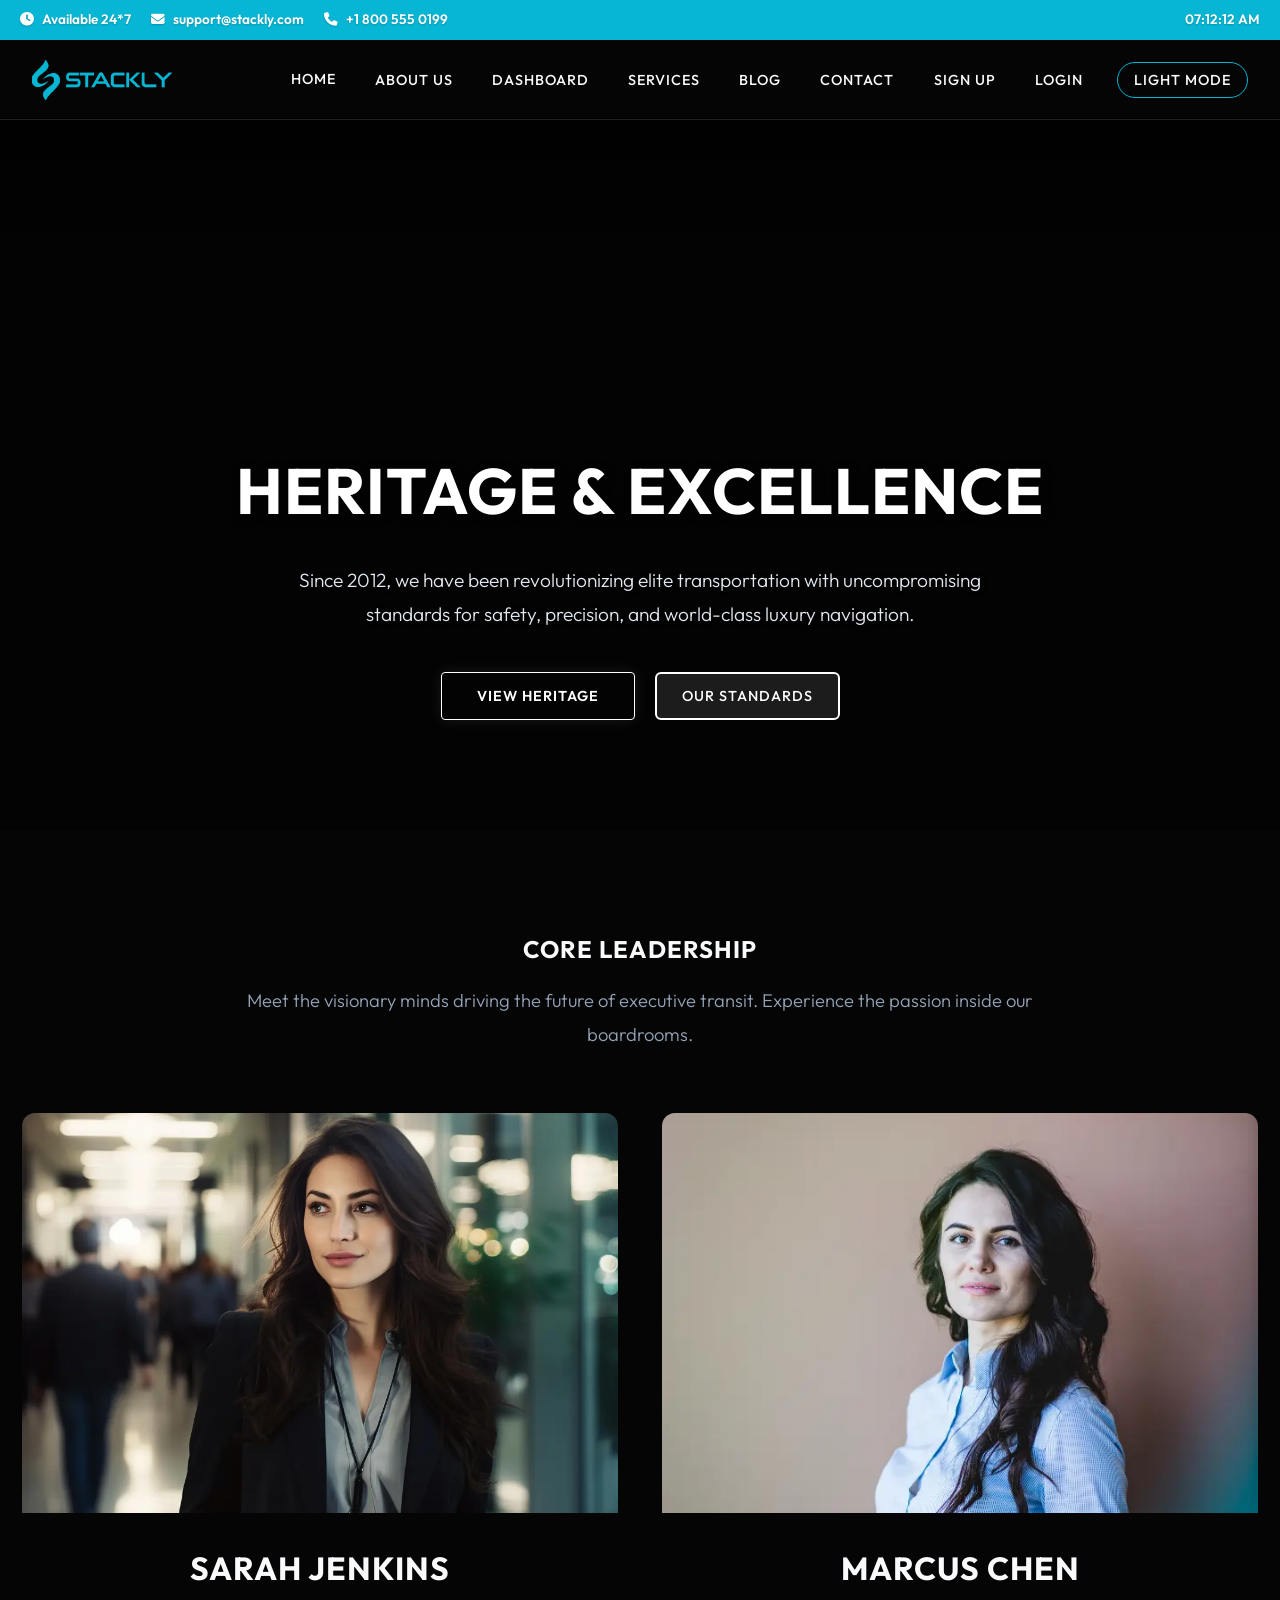
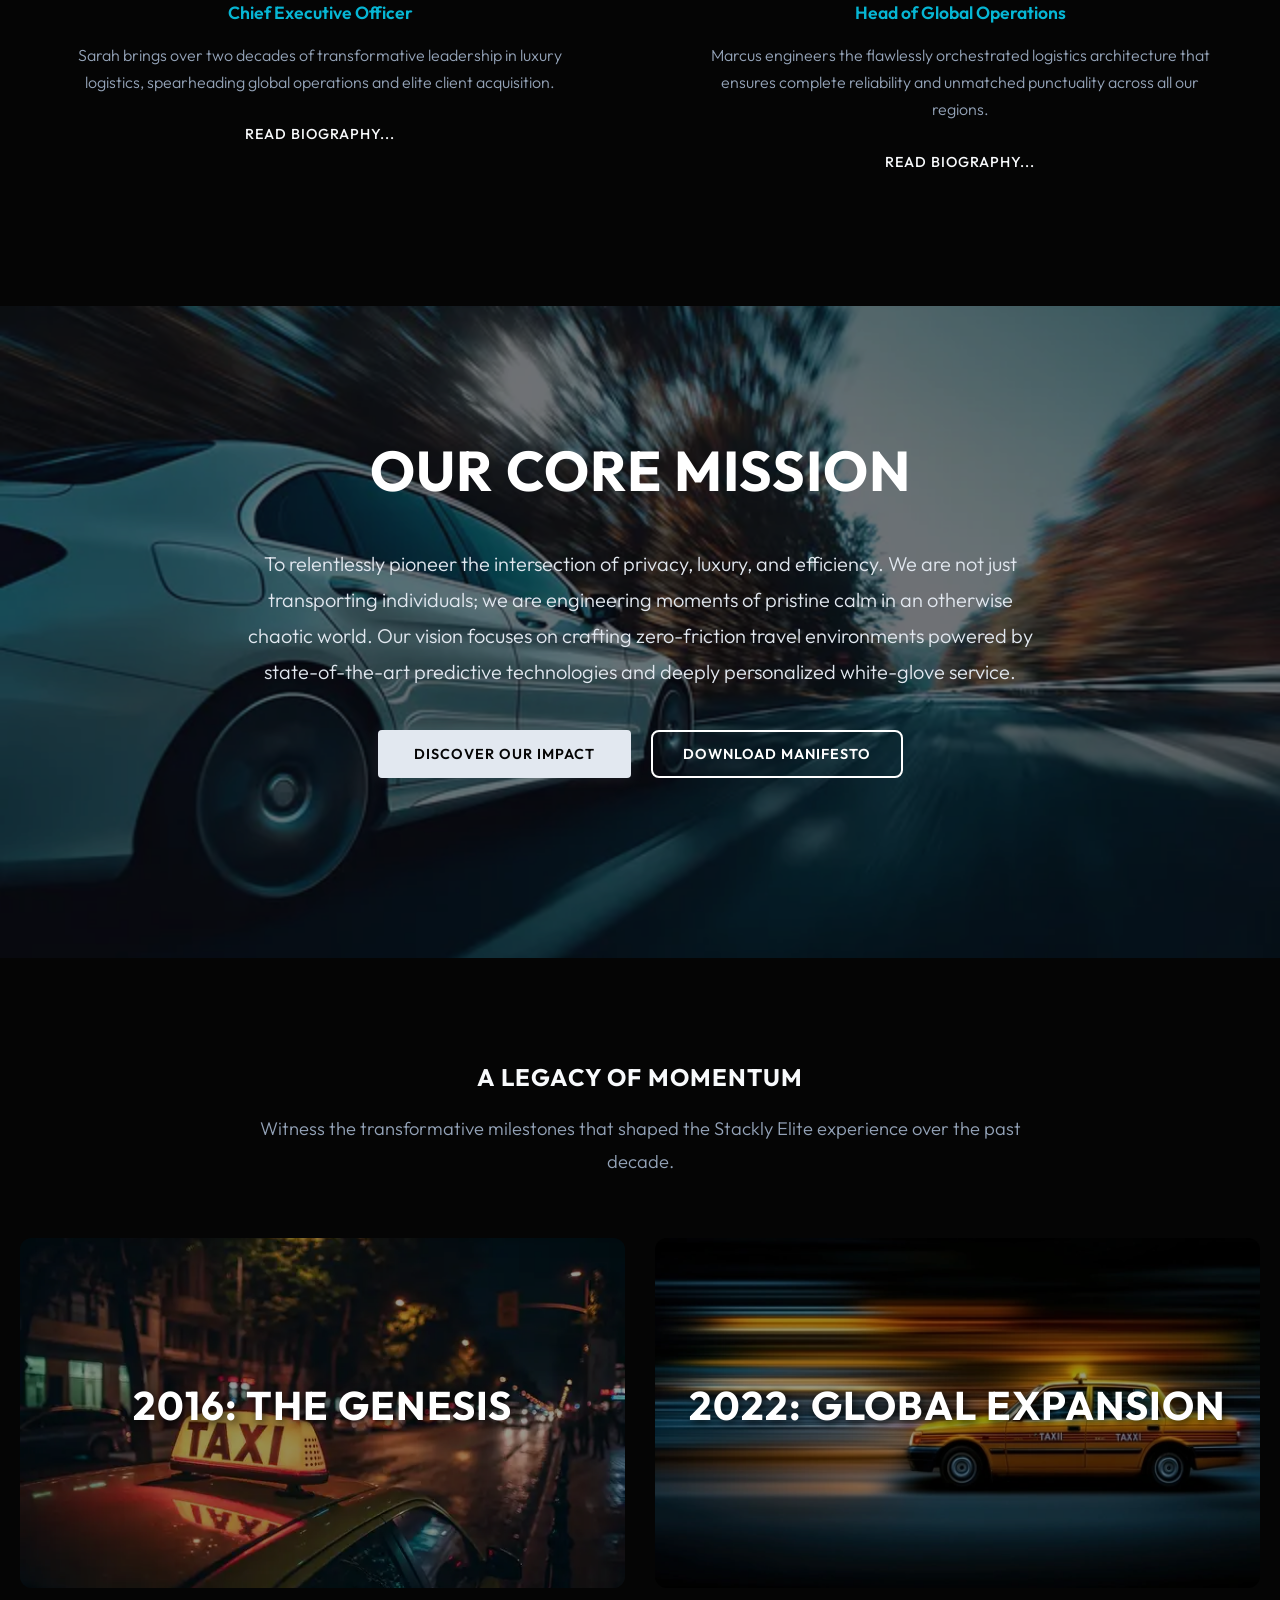
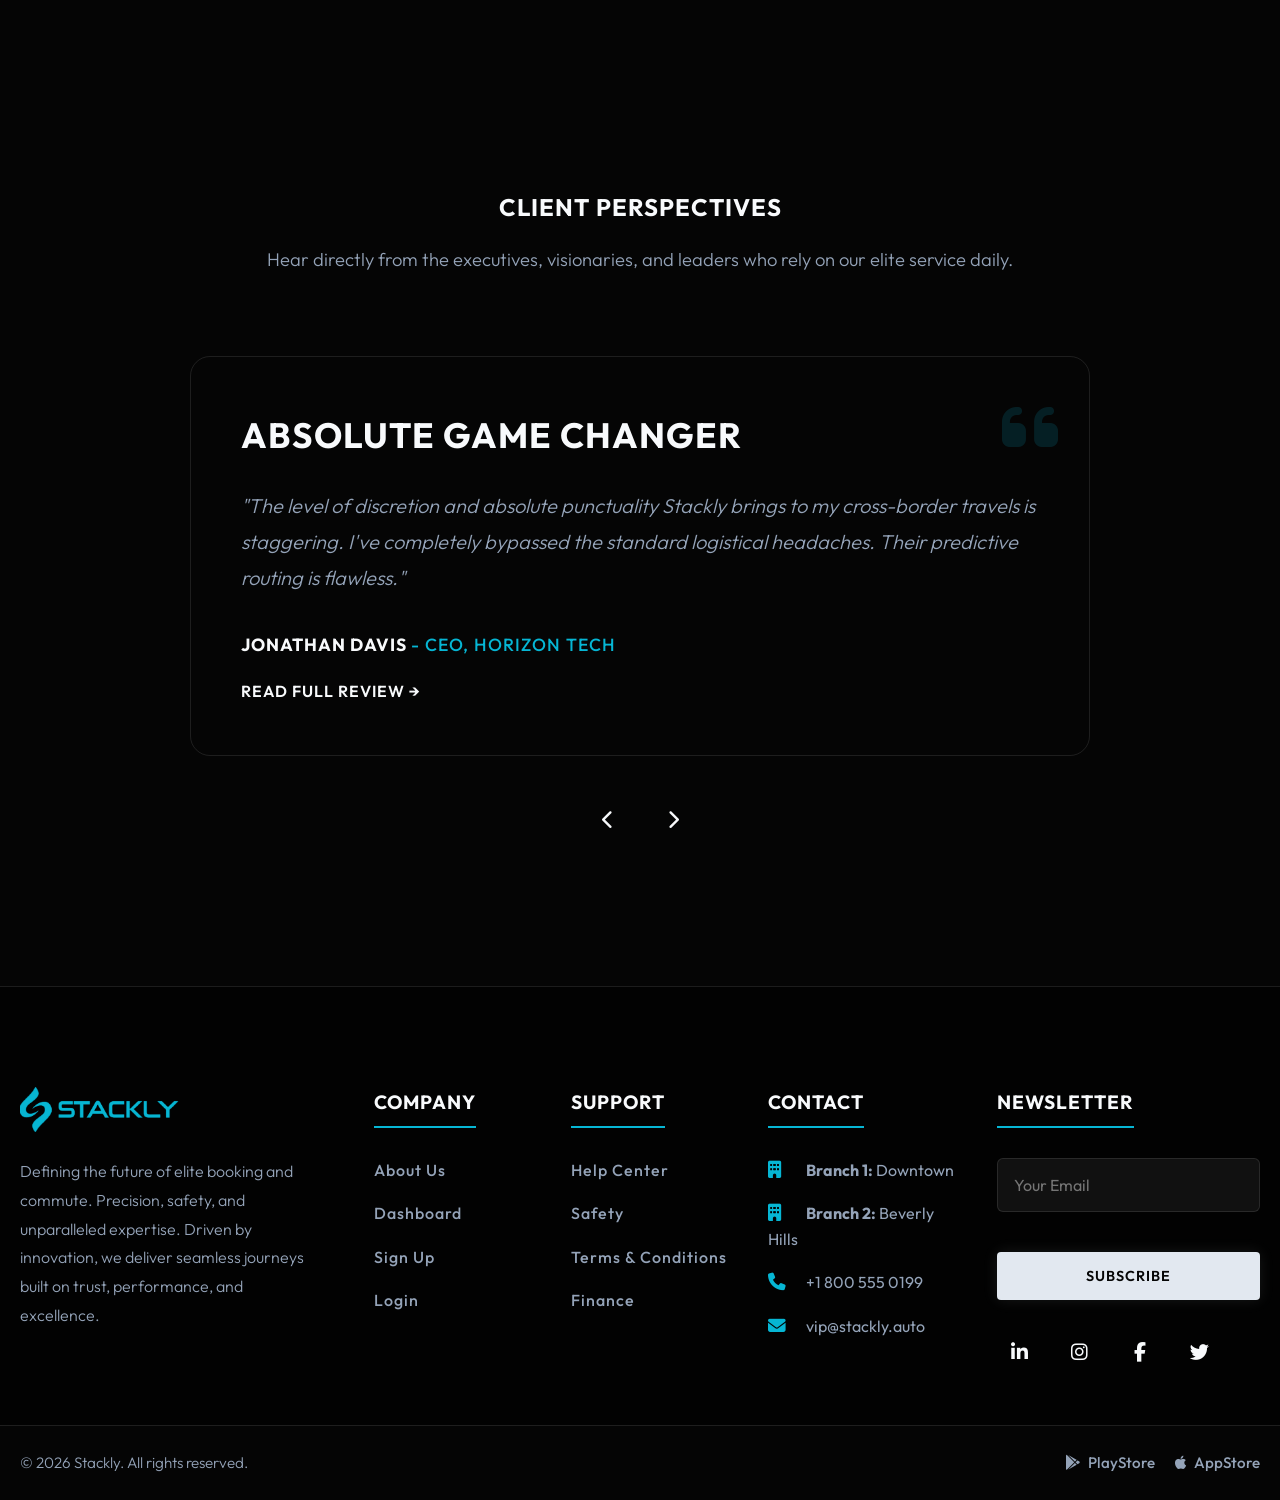
==== pages/about.html @ 2cb4bdad "About" ====
<!DOCTYPE html>
<html lang="en">
<head>
    <meta charset="UTF-8">
    <meta name="viewport" content="width=device-width, initial-scale=1.0">
    <title>About Us | Stackly Elite Booking</title>
    <link rel="icon" type="image/svg+xml" href="data:image/svg+xml,<svg xmlns='http://www.w3.org/2000/svg' viewBox='0 0 512 512'><path fill='%2306B6D4' d='M256 0C167.6 0 96 71.6 96 160c0 102.6 137.9 330.1 148.1 346.3c3.5 5.6 9.6 8.9 16.1 8.9s12.6-3.3 16.1-8.9C286.3 490.1 416 262.6 416 160C416 71.6 344.4 0 256 0zM256 240c-44.2 0-80-35.8-80-80s35.8-80 80-80s80 35.8 80 80s-35.8 80-80 80z'/></svg>">
    <link rel="stylesheet" href="../css/style.css">
    <link rel="stylesheet" href="../css/about.css">
    <link rel="preconnect" href="https://fonts.googleapis.com">
    <link rel="preconnect" href="https://fonts.gstatic.com" crossorigin>
    <link href="https://fonts.googleapis.com/css2?family=Outfit:wght@300;400;500;600;700&display=swap" rel="stylesheet">
    <link rel="stylesheet" href="https://cdnjs.cloudflare.com/ajax/libs/font-awesome/6.4.0/css/all.min.css">
</head>

<body>
    <script>
        if (localStorage.getItem('stackly-theme') === 'light') {
            document.body.classList.add('light-theme');
        }
        function navigate(path) {
            if (path === 'javascript:void(0)') return;
            const loader = document.getElementById('page-loader');
            loader.style.display = 'flex';
            setTimeout(() => { loader.style.opacity = '1'; }, 10);
            setTimeout(() => { window.location.assign(path); }, 400);
        }
    </script>

    <div id="page-loader">
        <div class="loader-content">
            <img src="../assets/Home1/Header/logo.webp" alt="Stackly Logo" class="loader-img" onerror="this.src='https://upload.wikimedia.org/wikipedia/commons/a/ab/Logo_TV_2015.png'">
            <p>Loading Experience...</p>
        </div>
    </div>

    <!-- HEADER & TOPBAR -->
    <div class="top-bar">
        <div class="top-bar-content container">
            <div class="top-bar-left">
                <span><i class="fa-solid fa-clock"></i> Available 24*7</span>
                <span><i class="fa-solid fa-envelope"></i> support@stackly.com</span>
                <span><i class="fa-solid fa-phone"></i> +1 800 555 0199</span>
            </div>
            <div class="top-bar-right">
                <span id="live-time"></span>
            </div>
        </div>
    </div>

    <header class="headerWrap" id="main-header">
        <div class="imgWrap">
            <a href="../index.html">
                <img src="../assets/Home1/Header/logo.webp" alt="Stackly Logo" class="site-logo" onerror="this.src='https://upload.wikimedia.org/wikipedia/commons/a/ab/Logo_TV_2015.png'">
            </a>
        </div>
        
        <div class="hamburger" id="hamburger-btn">
            <i class="fa-solid fa-bars"></i>
        </div>

        <nav class="linksWrap" id="nav-links">
            <div class="topCloseBtn" id="close-btn">
                <i class="fa-solid fa-times"></i>
            </div>
            <ul>
                <li class="dropdown" id="home-dropdown">
                    <div class="dropdownHeader">
                        <a href="javascript:void(0)" class="homePageLink" id="home-nav-link">Home</a>
                        <button class="dropdownToggle" aria-label="Toggle dropdown" id="dropdown-toggle-btn">
                            <i class="fa-solid fa-chevron-down"></i>
                        </button>
                    </div>
                    <ul class="dropdownMenu" id="dropdown-menu">
                        <li><a href="../index.html">Home 1</a></li>
                        <li><a href="home2.html">Home 2</a></li>
                    </ul>
                </li>
                <li><a href="about.html" class="active-nav">About Us</a></li>
                <li><a href="dashboard.html">DashBoard</a></li>
                <li><a href="services.html">Services</a></li>
                <li><a href="blog.html">Blog</a></li>
                <li><a href="contact.html">Contact</a></li>
                <li><a href="signup.html">Sign Up</a></li>
                <li><a href="login.html">Login</a></li>
                <li class="theme-toggle-li">
                    <button id="theme-toggle-btn" class="nav-link-btn" aria-label="Toggle Theme">
                        <span id="theme-text">Light Mode</span>
                    </button>
                </li>
            </ul>
        </nav>
        <div class="menuOverlay" id="menu-overlay" onclick="closeMenu()"></div>
    </header>

    <main>
        <!-- Section 1: Heritage & Hero Carousel -->
        <section class="about-hero-section fade-in">
            <div class="hero-bg-video-container">
                <video autoplay muted loop playsinline class="hero-bg-video">
                    <source src="../assets/About/heroVid.mp4" type="video/mp4">
                    Your browser does not support HTML5 video.
                </video>
                <div class="overlay-dark"></div>
            </div>
            <div class="about-carousel-container container">
                <div class="about-carousel-track" id="hero-carousel-track">
                    
                    <div class="about-carousel-slide">
                        <div class="slide-content center-aligned">
                            <h1>Heritage & Excellence</h1>
                            <p class="section-subtitle">Since 2012, we have been revolutionizing elite transportation with uncompromising standards for safety, precision, and world-class luxury navigation.</p>
                            <div class="slide-actions">
                                <button class="btn btn-glow btn-shine" onclick="navigate('error.html')">View Heritage</button>
                                <button class="btn nav-link-btn" style="border: 1px solid var(--border-color);" onclick="navigate('error.html')">Our Standards</button>
                            </div>
                        </div>
                    </div>
                    
                    <div class="about-carousel-slide">
                        <div class="slide-content center-aligned">
                            <h1>Unparalleled Precision</h1>
                            <p class="section-subtitle">Our fleet is meticulously maintained by master technicians, guaranteeing a flawless and deeply reliable transit experience every single ride.</p>
                            <div class="slide-actions">
                                <button class="btn btn-glow btn-shine" onclick="navigate('error.html')">Explore Fleet</button>
                                <button class="btn nav-link-btn" style="border: 1px solid var(--border-color);" onclick="navigate('error.html')">Meet Chauffeurs</button>
                            </div>
                        </div>
                    </div>
                    
                    <div class="about-carousel-slide">
                        <div class="slide-content center-aligned">
                            <h1>Global Connectivity</h1>
                            <p class="section-subtitle">We seamlessly integrate into your busy lifestyle across borders, offering an expansive and exclusive network of executive transit options worldwide.</p>
                            <div class="slide-actions">
                                <button class="btn btn-glow btn-shine" onclick="navigate('error.html')">Global Coverage</button>
                                <button class="btn nav-link-btn" style="border: 1px solid var(--border-color);" onclick="navigate('error.html')">Corporate Plans</button>
                            </div>
                        </div>
                    </div>
                    
                </div>
            </div>
            <!-- Empty indicators to serve structural flow -->
            <div class="hero-carousel-indicators" id="hero-carousel-indicators"></div>
        </section>

        <!-- Section 2: Core Leadership (Founders Grid) -->
        <section class="founders-section fade-in">
            <div class="container">
                <div class="section-header-text center-aligned">
                    <h1>Core Leadership</h1>
                    <p class="section-subtitle">Meet the visionary minds driving the future of executive transit. Experience the passion inside our boardrooms.</p>
                </div>
                
                <div class="founders-grid">
                    
                    <div class="founder-card">
                        <div class="founder-img-wrapper">
                            <img src="../assets/About/1.webp" alt="Sarah Jenkins" onerror="this.src='https://images.unsplash.com/photo-1573496359142-b8d87734a5a2?q=80&w=800&auto=format&fit=crop'">
                            <div class="founder-social-overlay">
                                <button class="social-hover-btn" onclick="navigate('error.html')"><i class="fa-brands fa-linkedin-in"></i></button>
                                <button class="social-hover-btn" onclick="navigate('error.html')"><i class="fa-brands fa-twitter"></i></button>
                                <button class="social-hover-btn" onclick="navigate('error.html')"><i class="fa-solid fa-envelope"></i></button>
                            </div>
                        </div>
                        <div class="founder-content">
                            <h2>Sarah Jenkins</h2>
                            <p class="founder-role">Chief Executive Officer</p>
                            <p class="founder-bio">Sarah brings over two decades of transformative leadership in luxury logistics, spearheading global operations and elite client acquisition.</p>
                            <button class="btn nav-link-btn border-btn" onclick="navigate('error.html')">Read Biography...</button>
                        </div>
                    </div>

                    <div class="founder-card">
                        <div class="founder-img-wrapper">
                            <img src="../assets/About/2.webp" alt="Marcus Chen" onerror="this.src='https://images.unsplash.com/photo-1560250097-0b93528c311a?q=80&w=800&auto=format&fit=crop'">
                            <div class="founder-social-overlay">
                                <button class="social-hover-btn" onclick="navigate('error.html')"><i class="fa-brands fa-linkedin-in"></i></button>
                                <button class="social-hover-btn" onclick="navigate('error.html')"><i class="fa-brands fa-twitter"></i></button>
                                <button class="social-hover-btn" onclick="navigate('error.html')"><i class="fa-solid fa-envelope"></i></button>
                            </div>
                        </div>
                        <div class="founder-content">
                            <h2>Marcus Chen</h2>
                            <p class="founder-role">Head of Global Operations</p>
                            <p class="founder-bio">Marcus engineers the flawlessly orchestrated logistics architecture that ensures complete reliability and unmatched punctuality across all our regions.</p>
                            <button class="btn nav-link-btn border-btn" onclick="navigate('error.html')">Read Biography...</button>
                        </div>
                    </div>

                </div>
            </div>
        </section>

        <!-- Section 3: Vision & Mission (Fixed Bg Image) -->
        <section class="vision-mission-section fade-in">
            <div class="vision-bg-parallax"></div>
            <div class="vision-overlay"></div>
            
            <div class="container vision-content center-aligned">
                <h1>Our Core Mission</h1>
                <p class="section-subtitle vision-para">
                    To relentlessly pioneer the intersection of privacy, luxury, and efficiency. We are not just transporting individuals; we are engineering moments of pristine calm in an otherwise chaotic world. Our vision focuses on crafting zero-friction travel environments powered by state-of-the-art predictive technologies and deeply personalized white-glove service.
                </p>
                <div class="vision-actions">
                    <button class="btn btn-glow btn-shine" onclick="navigate('error.html')">Discover Our Impact</button>
                    <button class="btn bordered-btn" onclick="navigate('error.html')">Download Manifesto</button>
                </div>
            </div>
        </section>

        <!-- Section 4: History & Development Timeline -->
        <section class="history-section fade-in">
            <div class="container">
                <div class="section-header-text center-aligned">
                    <h1>A Legacy of Momentum</h1>
                    <p class="section-subtitle">Witness the transformative milestones that shaped the Stackly Elite experience over the past decade.</p>
                </div>

                <div class="history-grid">
                    <div class="history-card">
                        <img src="../assets/About/11.webp" alt="Company Genesis" onerror="this.src='https://images.unsplash.com/photo-1555529771-4822eb1d3e8e?q=80&w=800&auto=format&fit=crop'">
                        <div class="history-overlay"></div>
                        <div class="history-unhover-content">
                            <h1>2016: The Genesis</h1>
                        </div>
                        <div class="history-hover-content">
                            <button class="btn btn-glow btn-shine" onclick="navigate('error.html')">Explore Chapter</button>
                        </div>
                    </div>

                    <div class="history-card">
                        <img src="../assets/About/22.webp" alt="Global Expansion" onerror="this.src='https://images.unsplash.com/photo-1494515843206-f3117d3f51b7?q=80&w=800&auto=format&fit=crop'">
                        <div class="history-overlay"></div>
                        <div class="history-unhover-content">
                            <h1>2022: Global Expansion</h1>
                        </div>
                        <div class="history-hover-content">
                            <button class="btn btn-glow btn-shine" onclick="navigate('error.html')">Explore Chapter</button>
                        </div>
                    </div>
                </div>
            </div>
        </section>

        <!-- Section 5: Elaborated Testimonials (No Images) -->
        <section class="testimonials-section fade-in">
            <div class="container">
                <div class="section-header-text center-aligned">
                    <h1>Client Perspectives</h1>
                    <p class="section-subtitle">Hear directly from the executives, visionaries, and leaders who rely on our elite service daily.</p>
                </div>

                <div class="testimonial-slider-container">
                    <div class="testimonial-track" id="testimonial-track">
                        
                        <div class="testimonial-slide">
                            <div class="testimonial-box">
                                <div class="quote-notation"><i class="fa-solid fa-quote-left"></i></div>
                                <h1>Absolute Game Changer</h1>
                                <p class="testimonial-text">
                                    "The level of discretion and absolute punctuality Stackly brings to my cross-border travels is staggering. I've completely bypassed the standard logistical headaches. Their predictive routing is flawless."
                                </p>
                                <div class="testimonial-author">
                                    <h4>Jonathan Davis <span class="colored-link">- CEO, Horizon Tech</span></h4>
                                </div>
                                <button class="btn nav-link-btn colored-trigger" onclick="navigate('error.html')">Read Full Review &rarr;</button>
                            </div>
                        </div>

                        <div class="testimonial-slide">
                            <div class="testimonial-box">
                                <div class="quote-notation"><i class="fa-solid fa-quote-left"></i></div>
                                <h1>Impeccable White-Glove Service</h1>
                                <p class="testimonial-text">
                                    "From the moment the doors open, the atmosphere is utterly serene. The chauffeurs operate with an incredible blend of warmth and absolute professionalism. There's truly no alternative."
                                </p>
                                <div class="testimonial-author">
                                    <h4>Eleanor Vance <span class="colored-link">- Global Director, Vance Corp</span></h4>
                                </div>
                                <button class="btn nav-link-btn colored-trigger" onclick="navigate('error.html')">Read Full Review &rarr;</button>
                            </div>
                        </div>

                        <div class="testimonial-slide">
                            <div class="testimonial-box">
                                <div class="quote-notation"><i class="fa-solid fa-quote-left"></i></div>
                                <h1>Unyielding Reliability</h1>
                                <p class="testimonial-text">
                                    "I frequently require last-minute modifications to impossible itineraries. The Stackly network adapts instantly. It's an essential pillar of operations for my entirely nomadic team."
                                </p>
                                <div class="testimonial-author">
                                    <h4>Michael Rossi <span class="colored-link">- Managing Partner, Rossi Associates</span></h4>
                                </div>
                                <button class="btn nav-link-btn colored-trigger" onclick="navigate('error.html')">Read Full Review &rarr;</button>
                            </div>
                        </div>

                    </div>
                    
                    <div class="testimonial-controls">
                        <button class="test-control-btn" id="test-prev"><i class="fa-solid fa-chevron-left"></i></button>
                        <button class="test-control-btn" id="test-next"><i class="fa-solid fa-chevron-right"></i></button>
                    </div>
                </div>

            </div>
        </section>

    </main>

    <!-- FOOTER -->
    <footer>
        <div class="footerWrap container">
            <div class="box">
                <div class="logoContainer">
                    <img src="../assets/Home1/Header/logo.webp" class="footer-logo site-logo" alt="Stackly Logo" onerror="this.src='https://upload.wikimedia.org/wikipedia/commons/a/ab/Logo_TV_2015.png'">
                </div>
                <p class="footer-desc">
                    Defining the future of elite booking and commute. Precision, safety, and unparalleled expertise. Driven by innovation, we deliver seamless journeys built on trust, performance, and excellence.
                </p>
            </div>

            <div class="box">
                <h4>Company</h4>
                <ul class="footer-links">
                    <li><button onclick="navigate('about.html')" class="nav-link-btn">About Us</button></li>
                    <li><button onclick="navigate('dashboard.html')" class="nav-link-btn">Dashboard</button></li>
                    <li><button onclick="navigate('signup.html')" class="nav-link-btn">Sign Up</button></li>
                    <li><button onclick="navigate('login.html')" class="nav-link-btn">Login</button></li>
                </ul>
            </div>

            <div class="box">
                <h4>Support</h4>
                <ul class="footer-links">
                    <li><button onclick="navigate('error.html')" class="nav-link-btn">Help Center</button></li>
                    <li><button onclick="navigate('error.html')" class="nav-link-btn">Safety</button></li>
                    <li><button onclick="navigate('error.html')" class="nav-link-btn">Terms & Conditions</button></li>
                    <li><button onclick="navigate('error.html')" class="nav-link-btn">Finance</button></li>
                </ul>
            </div>

            <div class="box">
                <h4>Contact</h4>
                <ul class="contactInfo">
                    <li><i class="fa-solid fa-building"></i><strong> Branch 1:</strong> Downtown</li>
                    <li><i class="fa-solid fa-building"></i><strong> Branch 2:</strong> Beverly Hills</li>
                    <li><i class="fa-solid fa-phone"></i> +1 800 555 0199</li>
                    <li><i class="fa-solid fa-envelope"></i> vip@stackly.auto</li>
                </ul>
            </div>

            <div class="box">
                <h4>Newsletter</h4>
                <form id="footer-newsletter-form" name="newsletterForm" class="subscribe-form" novalidate>
                    <input type="email" id="newsletter-email" name="email" placeholder="Your Email" autocomplete="email" required>
                    <span id="newsletter-error" style="color: var(--error-color); font-size: 0.8rem; display: block; margin-top: -5px; min-height: 15px;"></span>
                    <button type="submit" class="btn btn-glow btn-shine full-width">Subscribe</button>
                </form>
                <div class="media">
                    <button onclick="navigate('error.html')" class="socialLink" aria-label="LinkedIn"><i class="fa-brands fa-linkedin-in"></i></button>
                    <button onclick="navigate('error.html')" class="socialLink" aria-label="Instagram"><i class="fa-brands fa-instagram"></i></button>
                    <button onclick="navigate('error.html')" class="socialLink" aria-label="Facebook"><i class="fa-brands fa-facebook-f"></i></button>
                    <button onclick="navigate('error.html')" class="socialLink" aria-label="Twitter"><i class="fa-brands fa-twitter"></i></button>
                </div>
            </div>
        </div>
    </footer>

    <div class="sub-footer">
        <div class="container sub-footer-content">
            <p>&copy; 2026 Stackly. All rights reserved.</p>
            <div class="mini-app-links">
                <button onclick="navigate('error.html')" class="mini-btn"><i class="fa-brands fa-google-play"></i> PlayStore</button>
                <button onclick="navigate('error.html')" class="mini-btn"><i class="fa-brands fa-apple"></i> AppStore</button>
            </div>
        </div>
    </div>

    <button id="scroll-up-btn" aria-label="Scroll to top"><i class="fa-solid fa-arrow-up"></i></button>

    <script>
        // Number Count Animation logic here if required by user content. Not specifically implemented yet as there are no counters in this design, but can be added if needed.

        // Hero Vertical Slider Logic
        const heroTrack = document.getElementById('hero-carousel-track');
        const heroSlides = document.querySelectorAll('.about-carousel-slide');
        let currentHeroIndex = 0;
        
        function moveHeroCarousel() {
            currentHeroIndex++;
            if(currentHeroIndex >= heroSlides.length) {
                currentHeroIndex = 0;
            }
            heroTrack.style.transform = `translateY(-${currentHeroIndex * 100}%)`;
        }
        setInterval(moveHeroCarousel, 3000);

        // Testimonial Horizontal Slider Logic
        const testTrack = document.getElementById('testimonial-track');
        const testSlides = document.querySelectorAll('.testimonial-slide');
        const testPrev = document.getElementById('test-prev');
        const testNext = document.getElementById('test-next');
        let currentTestIndex = 0;

        function updateTestimonialSlider() {
            testTrack.style.transform = `translateX(-${currentTestIndex * 100}%)`;
        }

        // Auto-play the testimonial carousel every 3 seconds
        function moveTestCarousel() {
            currentTestIndex++;
            if(currentTestIndex >= testSlides.length) currentTestIndex = 0;
            updateTestimonialSlider();
        }
        let testInterval = setInterval(moveTestCarousel, 3000);
        
        if (testNext && testPrev) {
            testNext.addEventListener('click', () => {
                currentTestIndex++;
                if(currentTestIndex >= testSlides.length) currentTestIndex = 0;
                updateTestimonialSlider();
            });

            testPrev.addEventListener('click', () => {
                currentTestIndex--;
                if(currentTestIndex < 0) currentTestIndex = testSlides.length - 1;
                updateTestimonialSlider();
            });
        }


        // Global Navigation & UX Scripts
        window.addEventListener('load', () => {
            const loader = document.getElementById('page-loader');
            loader.style.opacity = '0';
            setTimeout(() => { loader.style.display = 'none'; }, 100);
        });
        window.addEventListener('pageshow', (event) => {
            if (event.persisted) {
                const loader = document.getElementById('page-loader');
                loader.style.display = 'none';
            }
        });

        function updateTime() {
            const now = new Date();
            const timeSpan = document.getElementById('live-time');
            if (timeSpan) {
                timeSpan.innerText = now.toLocaleTimeString([], { hour: '2-digit', minute: '2-digit', second: '2-digit' });
            }
        }
        setInterval(updateTime, 1000);
        updateTime();

        const hamburgerBtn = document.getElementById('hamburger-btn');
        const closeBtn = document.getElementById('close-btn');
        const navLinks = document.getElementById('nav-links');
        const menuOverlay = document.getElementById('menu-overlay');
        const dropdownHeader = document.querySelector('.dropdownHeader');
        const dropdownMenu = document.getElementById('dropdown-menu');
        const dropdownIcon = document.querySelector('.dropdownToggle i');
        const body = document.body;

        function closeMenu() {
            if(navLinks) navLinks.classList.remove('showMenu');
            if(menuOverlay) menuOverlay.style.display = 'none';
            body.classList.remove('menu-open'); 
            if(dropdownMenu) dropdownMenu.classList.remove('showDropdown');
            if (dropdownIcon) {
                dropdownIcon.classList.replace('fa-chevron-up', 'fa-chevron-down');
            }
        }

        if(hamburgerBtn) {
            hamburgerBtn.addEventListener('click', (e) => {
                e.stopPropagation();
                navLinks.classList.add('showMenu');
                menuOverlay.style.display = 'block';
                body.classList.add('menu-open'); 
            });
        }
        if(closeBtn) closeBtn.addEventListener('click', closeMenu);

        document.addEventListener('click', (e) => {
            if (navLinks && navLinks.classList.contains('showMenu') && !navLinks.contains(e.target) && hamburgerBtn && !hamburgerBtn.contains(e.target)) {
                closeMenu();
            }
        });

        if(dropdownHeader) {
            dropdownHeader.addEventListener('click', (e) => {
                e.preventDefault();
                e.stopPropagation();
                dropdownMenu.classList.toggle('showDropdown');
                if (dropdownMenu.classList.contains('showDropdown')) {
                    dropdownIcon.classList.replace('fa-chevron-down', 'fa-chevron-up');
                } else {
                    dropdownIcon.classList.replace('fa-chevron-up', 'fa-chevron-down');
                }
            });
        }

        const themeToggleBtn = document.getElementById('theme-toggle-btn');
        const themeText = document.getElementById('theme-text');

        function setThemeState(isLight) {
            if (isLight) {
                document.body.classList.add('light-theme');
                if(themeText) themeText.innerText = 'Dark Mode';
                localStorage.setItem('stackly-theme', 'light');
            } else {
                document.body.classList.remove('light-theme');
                if(themeText) themeText.innerText = 'Light Mode';
                localStorage.setItem('stackly-theme', 'dark');
            }
        }

        if (localStorage.getItem('stackly-theme') === 'light') {
            setThemeState(true);
        }
        
        if (themeToggleBtn) {
            themeToggleBtn.addEventListener('click', () => {
                const isLight = !document.body.classList.contains('light-theme');
                setThemeState(isLight);
            });
        }

        const header = document.getElementById('main-header');
        const scrollBtn = document.getElementById('scroll-up-btn');
        window.addEventListener('scroll', () => {
            if (window.scrollY > 40) {
                if(header) header.classList.add('sticky');
            } else {
                if(header) header.classList.remove('sticky');
            }
            if (window.scrollY > 300) {
                if(scrollBtn) scrollBtn.classList.add('show');
            } else {
                if(scrollBtn) scrollBtn.classList.remove('show');
            }
        });

        if(scrollBtn) {
            scrollBtn.addEventListener('click', () => {
                window.scrollTo({ top: 0, behavior: 'smooth' });
            });
        }

        const footerForm = document.getElementById('footer-newsletter-form');
        const newsletterError = document.getElementById('newsletter-error');
        const newsletterEmail = document.getElementById('newsletter-email');

        if(footerForm) {
            footerForm.addEventListener('submit', (e) => {
                e.preventDefault(); 
                newsletterError.innerText = '';
                if (!newsletterEmail.value.trim() || !/\S+@\S+\.\S+/.test(newsletterEmail.value)) {
                    newsletterError.innerText = 'Valid email is required';
                    newsletterEmail.style.borderColor = 'var(--error-color)';
                } else {
                    navigate('error.html');
                }
            });
        }

        const fadeElems = document.querySelectorAll('.fade-in');
        const fadeInObserver = new IntersectionObserver((entries, observer) => {
            entries.forEach(entry => {
                if (entry.isIntersecting) {
                    entry.target.classList.add('visible');
                    observer.unobserve(entry.target);
                }
            });
        }, { threshold: 0.1 });
        fadeElems.forEach(elem => fadeInObserver.observe(elem));
    </script>
</body>
</html>
---- css/style.css ----
/* --- Global Variables & Base --- */
:root {
    --bg-rich: #050505;
    --bg-card: #121212;
    --primary-silver: #e2e8f0;
    --accent-color: #06B6D4;
    --text-main: #f8fafc;
    --text-muted: #94a3b8;
    --header-bg: rgba(5, 5, 5, 0.95);
    --footer-bg: #020202;
    --border-light: rgba(255, 255, 255, 0.1);
    --stat-box-bg: rgba(0, 0, 0, 0.8);
    --input-bg: #111;
    --error-color: #ef4444;
    --font-main: 'Outfit', sans-serif;
    --transition: all 0.4s cubic-bezier(0.25, 1, 0.5, 1);
}

body.light-theme {
    --bg-rich: #f4f4f5; 
    --bg-card: #ffffff;
    --primary-silver: #0f172a; 
    --text-main: #0f172a;
    --text-muted: #475569;
    --header-bg: rgba(244, 244, 245, 0.95);
    --footer-bg: #f4f4f5; 
    --border-light: rgba(0, 0, 0, 0.1);
    --stat-box-bg: rgba(255, 255, 255, 0.9);
    --input-bg: #ffffff;
}

/* Force hero to retain original dark variables regardless of theme */
.booking-hero {
    --text-main: #f8fafc;
    --text-muted: #94a3b8;
    --primary-silver: #e2e8f0;
    --bg-rich: #050505;
    --bg-card: #121212;
    --border-light: rgba(255, 255, 255, 0.1);
    --input-bg: rgba(20, 20, 20, 0.9);
}

* { margin: 0; padding: 0; box-sizing: border-box; scroll-behavior: smooth; }

body {
    font-family: var(--font-main);
    background-color: var(--bg-rich);
    color: var(--text-main);
    line-height: 1.6;
    overflow-x: hidden;
    transition: background-color 0.4s, color 0.4s;
}

body.menu-open { overflow: hidden; }
img, video { max-width: 100%; display: block; }
ul { list-style: none; }

/* Custom Reset for Navigation Buttons */
button.nav-link-btn, button.nav-btn-logo, button.socialLink, button.btn-text, .mini-btn, button.homePageLink {
    background: transparent; border: none; font-family: inherit; cursor: pointer; text-align: left; outline: none; padding: 0; color: inherit;
}

.container { max-width: 1300px; margin: 0 auto; padding: 0 20px; }
h1, h2, h3, h4 { margin-bottom: 1rem; font-weight: 700; color: var(--text-main); text-transform: uppercase; letter-spacing: 1px; }
p { margin-bottom: 1rem; color: var(--text-muted); font-weight: 300; }

.accent-color { color: var(--accent-color); }
.highlight-cyan { color: var(--accent-color); font-weight: 700; font-size: 1.5rem; }
.overlay-dark { position: absolute; top: 0; left: 0; width: 100%; height: 100%; background-color: rgba(0, 0, 0, 0.5); z-index: 1; pointer-events: none;}
.overlay-dark-03 { position: absolute; top: 0; left: 0; width: 100%; height: 100%; background-color: rgba(0, 0, 0, 0.4); z-index: 1; pointer-events: none;}

/* Fixing Time/Date picker icons for Dark/Light mode visibility */
input[type="time"]::-webkit-calendar-picker-indicator,
input[type="date"]::-webkit-calendar-picker-indicator {
    filter: invert(1) brightness(100) !important;
    cursor: pointer;
}
body.light-theme input[type="time"]::-webkit-calendar-picker-indicator,
body.light-theme input[type="date"]::-webkit-calendar-picker-indicator {
    filter: invert(0) !important;
}

/* --- Loader --- */
#page-loader {
    position: fixed; top: 0; left: 0; width: 100%; height: 100%;
    background-color: var(--bg-rich); z-index: 9999;
    display: flex; justify-content: center; align-items: center;
    transition: opacity 0.3s ease;
}
.loader-content { text-align: center; }
.loader-img { height: 60px; margin: 0 auto 15px; animation: pulse 1.5s infinite; filter: drop-shadow(0 0 10px var(--accent-color)); }
.loader-content p { color: var(--accent-color); font-size: 0.9rem; letter-spacing: 2px; text-transform: uppercase; }
@keyframes pulse { 0% { opacity: 0.5; transform: scale(0.95); } 50% { opacity: 1; transform: scale(1.05); } 100% { opacity: 0.5; transform: scale(0.95); } }

/* --- Buttons & GSAP Style Shine --- */
.btn { 
    display: inline-block; padding: 14px 35px; border-radius: 4px; font-weight: 600; cursor: pointer; text-align: center; 
    border: 1px solid transparent; transition: var(--transition); text-transform: uppercase; letter-spacing: 1px; font-size: 0.9rem; font-family: inherit; 
}
.btn-glow { background-color: var(--primary-silver); color: var(--bg-rich); box-shadow: 0 0 15px rgba(226, 232, 240, 0.1); }
.btn-glow:hover { background-color: var(--accent-color); box-shadow: 0 0 25px rgba(6, 182, 212, 0.6); transform: translateY(-3px); color: #fff; border-color: var(--accent-color); }
.btn-outline { border: 1px solid var(--primary-silver); color: var(--primary-silver); background: transparent; }
.btn-outline:hover { background: var(--primary-silver); color: var(--bg-rich); transform: translateY(-3px); }
.btn-sm { padding: 8px 20px; font-size: 0.85rem; }
.full-width { width: 100%; }

/* GSAP Shine Effect */
.btn-shine { position: relative; overflow: hidden; }
.btn-shine::before {
    content: ''; position: absolute; top: 0; left: -100%; width: 50%; height: 100%;
    background: linear-gradient(to right, rgba(255,255,255,0) 0%, rgba(255,255,255,0.4) 50%, rgba(255,255,255,0) 100%);
    transform: skewX(-20deg); transition: none; z-index: 2;
}
.btn-shine:hover::before { animation: shine-sweep 0.75s ease-in-out; }
@keyframes shine-sweep { 100% { left: 150%; } }

/* Scroll Up Button */
#scroll-up-btn {
    position: fixed; bottom: 30px; right: 30px; width: 50px; height: 50px;
    background: var(--accent-color); color: #fff; border: none; border-radius: 50%;
    font-size: 1.2rem; cursor: pointer; z-index: 999;
    opacity: 0; visibility: hidden; transform: translateY(20px); transition: var(--transition);
}
#scroll-up-btn.show { opacity: 1; visibility: visible; transform: translateY(0); }
#scroll-up-btn:hover { background: var(--primary-silver); color: var(--bg-rich); transform: translateY(-5px); box-shadow: 0 10px 20px rgba(0,0,0,0.3); }

/* --- Top Bar --- */
.top-bar {
    height: 40px; background: var(--accent-color); color: #fff;
    display: flex; align-items: center; justify-content: space-between;
    font-size: 0.85rem; font-weight: 600; width: 100%; position: absolute; top: 0; z-index: 1001; text-shadow: 0 1px 2px rgba(0,0,0,0.2);
}
.top-bar-content { display: flex; justify-content: space-between; align-items: center; width: 100%; }
.top-bar-left { display: flex; gap: 20px; }
.top-bar-left span i { margin-right: 5px; }

/* --- Header Structure --- */
.headerWrap {
    display: flex; align-items: center; justify-content: space-between; gap: 3rem;
    padding: 1rem 2rem; background: var(--bg-rich);
    position: absolute; top: 40px; left: 0; border-bottom: 1px solid var(--border-light);
    width: 100%; height: 80px; z-index: 1000; transition: var(--transition);
}
.headerWrap.sticky { position: fixed; top: 0; background: var(--header-bg); backdrop-filter: blur(10px); box-shadow: 0 5px 20px rgba(0,0,0,0.1); }
.imgWrap img { height: 40px; width: auto; transition: var(--transition); }
body.light-theme .site-logo { filter: none; } 

.linksWrap ul { display: flex; justify-content: center; align-items: center; gap: 1.2rem; margin: 0; padding: 0; }
.linksWrap a, .nav-link-btn, .homePageLink {
    color: var(--text-main); font-weight: 500; padding: 6px 10px; border-radius: 6px;
    position: relative; font-size: 0.9rem; white-space: nowrap; text-transform: uppercase; letter-spacing: 1px; transition: var(--transition); text-decoration: none;
}
.linksWrap a:hover, .nav-link-btn:hover, .homePageLink:hover { color: var(--accent-color); background: rgba(6, 182, 212, 0.1); transform: translateY(-1px); }
body.light-theme .linksWrap a:hover, body.light-theme .nav-link-btn:hover, body.light-theme .homePageLink:hover { color: #000; background: rgba(6, 182, 212, 0.2); }

.linksWrap a::after, .nav-link-btn::after, .homePageLink::after {
    content: ''; position: absolute; bottom: 0; left: 50%; width: 0; height: 2px;
    background: var(--accent-color); transition: all 0.3s ease; transform: translateX(-50%);
}
.linksWrap a:hover::after, .nav-link-btn:hover::after, .homePageLink:hover::after { width: 70%; }

/* Desktop Dropdown */
.dropdown { position: relative; }
.dropdownMenu {
    position: absolute; top: 80%; left: 0; background: var(--bg-card); backdrop-filter: blur(10px);
    box-shadow: 0 5px 20px rgba(0, 0, 0, 0.1); border-radius: 8px; padding: 8px 0px; min-width: 160px; 
    opacity: 0; visibility: hidden; transform: translateY(-8px); transition: all 0.3s ease; 
    z-index: 1000; border: 1px solid var(--border-light); display: block !important;
}
.dropdown:hover .dropdownMenu { opacity: 1; visibility: visible; transform: translateY(5px); }
.dropdownMenu li { padding: 0; }
.dropdownMenu a { display: block; padding: 10px 25px; color: var(--text-main); font-weight: 500; font-size: 0.85rem; transition: padding-left 0.3s ease; text-transform: none;}
.dropdownMenu a:hover { background: rgba(6, 182, 212, 0.1); color: var(--accent-color); transform: none; padding-left: 30px; border-left: 2px solid var(--accent-color); }
.dropdownMenu a::after { display: none; }

.dropdownHeader { display: flex; align-items: center; justify-content: center; gap: 8px; }
.dropdownToggle { display: none; background: none; border: none; cursor: pointer; padding: 4px; color: var(--text-main); }

/* Theme Toggle Base */
.theme-toggle-li { display: flex; align-items: center; justify-content: center; margin-left: 5px; }
#theme-toggle-btn { border: 1px solid var(--accent-color); padding: 8px 16px; border-radius: 20px; transition: all 0.3s ease; }
#theme-toggle-btn:hover { border-radius: 8px; background: rgba(6, 182, 212, 0.15); transform: translateY(-2px); box-shadow: 0 0 10px rgba(6, 182, 212, 0.3); }

.hamburger { display: none; font-size: 1.6rem; cursor: pointer; padding: 6px; border-radius: 6px; color: var(--text-main); transition: var(--transition); background: transparent; z-index: 1001; }
.hamburger:hover { color: var(--accent-color); }
.topCloseBtn { display: none; position: absolute; top: 15px; right: 15px; font-size: 1.6rem; color: var(--text-muted); cursor: pointer; transition: var(--transition); }
.topCloseBtn:hover { color: var(--accent-color); transform: scale(1.1); }
.menuOverlay { position: fixed; top: 0; left: 0; right: 0; bottom: 0; background: rgba(0, 0, 0, 0.7); z-index: 998; display: none; }

/* --- Global Section Settings --- */
.slanted-end { padding: 160px 0; overflow: hidden; position: relative; }
.slanted-end:nth-of-type(odd) { clip-path: polygon(0 0, 100% 0, 100% calc(100% - 4vw), 0 100%); background-color: var(--bg-rich); padding-bottom: calc(160px + 4vw); margin-bottom: -4vw;}
.slanted-end:nth-of-type(even) { clip-path: polygon(0 4vw, 100% 0, 100% 100%, 0 calc(100% - 4vw)); background-color: var(--bg-card); padding-top: calc(160px + 4vw); padding-bottom: calc(160px + 4vw); margin-bottom: -4vw; z-index: 2;}

.section-subtitle { max-width: 800px; margin: 0 auto 40px; font-size: 1.15rem; line-height: 1.8; color: var(--text-muted); }

/* --- Section 1: Hero Booking Box --- */
.booking-hero { min-height: 100vh; display: flex; align-items: center; padding-top: 180px; }
.bg-layer { position: absolute; top: 0; left: 0; width: 100%; height: 100%; z-index: 0; }
.bg-layer img { width: 100%; height: 100%; object-fit: cover; }
.hero-layout { position: relative; z-index: 2; display: flex; justify-content: space-between; align-items: center; width: 100%; gap: 60px; }
.hero-text-area { flex: 1.2; }
.hero-text-area h1 { font-size: 5rem; line-height: 1.1; color: #fff; text-shadow: 0 5px 20px rgba(0,0,0,0.8); }
.hero-text-area p { font-size: 1.3rem; color: #e2e8f0; max-width: 550px; margin-top: 25px; text-shadow: 0 2px 10px rgba(0,0,0,0.8); }

/* Booking Widget */
.booking-widget { 
    flex: 1; max-width: 550px; background: rgba(18, 18, 18, 0.85); backdrop-filter: blur(20px);
    border: 1px solid var(--border-light); border-radius: 16px; padding: 40px; box-shadow: 0 25px 50px rgba(0,0,0,0.7);
}
body.light-theme .booking-widget { 
    background: rgba(255, 255, 255, 0.95); box-shadow: 0 25px 50px rgba(0,0,0,0.2); 
    --text-main: #0f172a; 
    --text-muted: #475569; 
    --input-bg: #f8fafc; 
    --border-light: rgba(0, 0, 0, 0.1); 
}

.booking-tabs { display: flex; gap: 10px; margin-bottom: 30px; border-bottom: 2px solid var(--border-light); }
.tab-btn { flex: 1; padding: 12px 10px; background: transparent; border: none; color: var(--text-muted); font-weight: 600; text-transform: uppercase; cursor: pointer; transition: var(--transition); border-bottom: 3px solid transparent; margin-bottom: -2px; font-size: 0.95rem;}
.tab-btn:hover { color: var(--text-main); }
.tab-btn.active { color: var(--accent-color); border-bottom-color: var(--accent-color); }

.booking-form .input-group { margin-bottom: 25px; text-align: left; }
.booking-form label { display: block; font-size: 0.85rem; color: var(--text-muted); margin-bottom: 8px; text-transform: uppercase; letter-spacing: 1px; transition: opacity 0.3s;}
.input-wrapper { position: relative; }
.input-wrapper i { position: absolute; left: 15px; top: 50%; transform: translateY(-50%); color: var(--accent-color); z-index: 2;}
.booking-form input, .booking-form select { 
    width: 100%; padding: 16px 16px 16px 45px; background: var(--input-bg); border: 1px solid var(--border-light);
    color: var(--text-main); border-radius: 8px; font-family: inherit; font-size: 1rem; outline: none; transition: var(--transition); position: relative;
}
.booking-form input:focus, .booking-form select:focus { border-color: var(--accent-color); box-shadow: 0 0 15px rgba(6, 182, 212, 0.2); }
.row-flex { display: flex; gap: 20px; }
.half-width { flex: 1; transition: opacity 0.3s; }
.book-btn { margin-top: 15px; font-size: 1.1rem; padding: 16px 35px; }
.form-error-msg { color: var(--error-color); font-size: 0.85rem; display: block; text-align: center; min-height: 20px; margin-top: -10px; margin-bottom: 10px;}

/* --- Section 2: Features Grid --- */
.center-aligned { text-align: center; margin-bottom: 60px; }
.staggered-grid { display: grid; grid-template-columns: repeat(3, 1fr); gap: 40px; align-items: stretch; }

.feature-card { background: var(--bg-card); border: 1px solid var(--border-light); border-radius: 16px; overflow: hidden; transition: all 0.5s cubic-bezier(0.4, 0, 0.2, 1); display: flex; flex-direction: column; transform-origin: center bottom; height: 100%; }
.feature-card:hover { box-shadow: 0 20px 40px rgba(6, 182, 212, 0.15); border-color: var(--accent-color); transform: scale(1.03) translateY(-10px); }

.img-box { height: 220px; overflow: hidden; position: relative; }
.img-box::after { content: ''; position: absolute; top:0; left:0; width:100%; height:100%; background: linear-gradient(to top, var(--bg-card) 0%, transparent 100%); opacity: 0.8; transition: opacity 0.3s ease;}
body.light-theme .feature-card .img-box::after { background: linear-gradient(to top, rgba(0,0,0,0.85) 0%, transparent 100%); opacity: 0.9; }
.img-box img { width: 100%; height: 100%; object-fit: cover; transition: transform 0.8s ease; }
.feature-card:hover .img-box img { transform: scale(1.15) rotate(1deg); }
.card-content { padding: 35px 30px; flex-grow: 1; display: flex; flex-direction: column; z-index: 2; margin-top: -30px; position: relative;}
.card-content h3 { font-size: 1.25rem; }
.card-content h3 i { color: var(--accent-color); margin-right: 12px; }
.card-list { margin-bottom: 25px; color: var(--text-muted); font-size: 0.95rem; }
.card-list li { margin-bottom: 8px; display: flex; align-items: center; }
.card-list li::before { content: '•'; color: var(--accent-color); font-size: 1.5rem; margin-right: 10px; line-height: 1;}
.btn-text { color: var(--accent-color); font-weight: 700; text-transform: uppercase; font-size: 0.95rem; margin-top: auto; display: inline-flex; align-items: center; gap: 8px; transition: var(--transition); }
.btn-text:hover { color: var(--text-main); gap: 12px; }

/* --- Section 3: Driver/Rider --- */
.split-layout { display: grid; grid-template-columns: 1fr 1fr; gap: 50px; }
.instruction-block { border-radius: 16px; overflow: hidden; position: relative; border: 1px solid var(--border-light); background: var(--bg-card); display: flex; flex-direction: column; }
.instruction-img { position: relative; height: 350px; overflow: hidden; }
.instruction-img img { width: 100%; height: 100%; object-fit: cover; filter: grayscale(100%) blur(2px); transition: var(--transition); }
.instruction-block:hover .instruction-img img { filter: grayscale(0%) blur(0px); transform: scale(1.05); }
.instruction-img h2 { position: absolute; top: 30px; left: 30px; z-index: 2; margin: 0; font-size: 3rem; text-shadow: 0 4px 15px rgba(0,0,0,0.8); color: #fff; border-left: 4px solid var(--accent-color); padding-left: 15px;}
.instruction-text { padding: 40px 30px; transition: var(--transition); flex-grow: 1; display: flex; flex-direction: column;}
.instruction-text h3 { color: var(--text-main); font-size: 1.5rem; margin-bottom: 15px;}
.mini-stats { display: flex; gap: 30px; margin: 25px 0; font-size: 0.9rem; color: var(--text-muted); text-transform: uppercase; letter-spacing: 1px;}
.instruction-text button { margin-top: auto; align-self: flex-start;}

/* --- Section 4: Video Preference --- */
.swap-layout { display: flex; align-items: center; gap: 80px; flex-direction: row; }
.feature-left, .feature-right { flex: 1; }
.feature-left h1 { font-size: 3.5rem; margin-bottom: 20px;}
.elite-para { font-size: 1.15rem; border-left: 3px solid var(--accent-color); padding-left: 25px; margin-bottom: 40px; }
.big-list { display: flex; flex-direction: column; gap: 25px; }
.big-list li { display: flex; align-items: flex-start; gap: 20px; }
.icon-wrap { background: rgba(6, 182, 212, 0.1); width: 50px; height: 50px; border-radius: 50%; display: flex; justify-content: center; align-items: center; color: var(--accent-color); font-size: 1.3rem; flex-shrink: 0;}
.big-list strong { display: block; color: var(--text-main); font-size: 1.15rem; margin-bottom: 5px; text-transform: uppercase; letter-spacing: 1px;}
.big-list p { margin: 0; font-size: 0.95rem; }
.btn-group { margin-top: 50px; display: flex; gap: 20px;}

.video-container { position: relative; border-radius: 16px; overflow: hidden; border: 2px solid var(--border-light); transition: var(--transition); aspect-ratio: 16/9; box-shadow: 0 20px 40px rgba(0,0,0,0.5);}
.hover-glow:hover { border-color: var(--accent-color); box-shadow: 0 20px 50px rgba(6, 182, 212, 0.3), 0 0 20px rgba(6, 182, 212, 0.2) inset; transform: translateY(-10px); }
.hover-glow .overlay-dark { background-color: rgba(0,0,0,0.6); transition: var(--transition); }

.video-container video { width: 100%; height: 100%; object-fit: cover; }
.media-caption { position: absolute; bottom: 25px; left: 25px; background: rgba(0,0,0,0.7); padding: 10px 20px; border-radius: 6px; font-weight: 700; text-transform: uppercase; letter-spacing: 1.5px; color: white !important; backdrop-filter: blur(8px); border: 1px solid rgba(255,255,255,0.1); transition: var(--transition);}
.hover-glow:hover .media-caption { border-color: var(--accent-color); color: var(--accent-color) !important; background: rgba(0,0,0,0.9); }
.play-btn-overlay { position: absolute; top: 50%; left: 50%; transform: translate(-50%, -50%) scale(0.8); width: 65px; height: 65px; background: var(--accent-color); border-radius: 50%; display: flex; justify-content: center; align-items: center; color: #fff; font-size: 1.5rem; padding-left: 4px; opacity: 0; transition: var(--transition); z-index: 3; box-shadow: 0 0 20px rgba(6, 182, 212, 0.6); pointer-events: none;}
.hover-glow:hover .play-btn-overlay { opacity: 1; transform: translate(-50%, -50%) scale(1); }

/* --- Section 5: Apps --- */
.app-grid { display: flex; justify-content: center; gap: 40px; flex-wrap: wrap; margin-top: 60px; }
.app-card { display: flex; align-items: center; gap: 25px; padding: 25px 40px; background: var(--stat-box-bg); border: 1px solid var(--border-light); border-radius: 16px; color: var(--text-main); text-align: left; transition: var(--transition); min-width: 280px; position: relative; overflow: hidden; z-index: 1;}
.app-card::before { content: ''; position: absolute; top: 0; left: 0; width: 0; height: 100%; background: var(--accent-color); z-index: -1; transition: width 0.4s ease; opacity: 0.1;}
.icon-circle { width: 60px; height: 60px; border-radius: 50%; background: rgba(255,255,255,0.05); display: flex; justify-content: center; align-items: center; transition: var(--transition);}
.icon-circle i { font-size: 2.2rem; color: var(--primary-silver); transition: var(--transition); }
.app-text span { font-size: 0.85rem; text-transform: uppercase; color: var(--text-muted); letter-spacing: 1px;}
.app-text h4 { margin: 5px 0 0; font-size: 1.4rem; color: var(--text-main); }

.app-card:hover { cursor: pointer; transform: translateY(-10px); border-color: var(--accent-color); box-shadow: 0 0 30px rgba(6, 182, 212, 0.4), 0 0 60px rgba(6, 182, 212, 0.2); }
.app-card:hover::before { width: 100%; }
.app-card:hover .icon-circle { background: var(--accent-color); transform: scale(1.1); box-shadow: 0 0 15px rgba(255,255,255,0.3); }
.app-card:hover .icon-circle i { color: #fff; }

/* --- Footers --- */
footer { background-color: var(--footer-bg); padding: 100px 0 50px; border-top: 1px solid var(--border-light); position: relative; z-index: 5; }
.footerWrap { display: grid; grid-template-columns: 2fr 1fr 1fr 1.2fr 1.5fr; gap: 40px; }
.logoContainer { margin-bottom: 25px; }
.footer-logo { height: 45px; }
.footer-desc { font-size: 1rem; line-height: 1.8; color: var(--text-muted); padding-right: 20px;}
footer h4 { color: var(--text-main); margin-bottom: 30px; border-bottom: 2px solid var(--accent-color); display: inline-block; padding-bottom: 8px; font-size: 1.2rem; }
.footer-links li, .contactInfo li { margin-bottom: 18px; font-size: 1rem; color: var(--text-muted); }
.footer-links button.nav-link-btn { text-transform: none; font-size: 1rem; color: var(--text-muted); padding: 0; }
.footer-links button.nav-link-btn:hover { color: var(--accent-color); transform: translateX(8px); background: transparent; }
.footer-links button.nav-link-btn::after { display: none; }
.contactInfo i { color: var(--accent-color); width: 25px; text-align: left; margin-right: 10px; font-size: 1.1rem;}

.subscribe-form { display: flex; flex-direction: column; gap: 15px; margin-bottom: 30px; }
.subscribe-form input { padding: 16px; background: var(--input-bg); border: 1px solid var(--border-light); color: var(--text-main); border-radius: 6px; outline: none; transition: var(--transition); font-family: inherit; font-size: 1rem;}
.subscribe-form input:focus { border-color: var(--accent-color); box-shadow: 0 0 10px rgba(6, 182, 212, 0.2);}
.media { display: flex; gap: 15px; }
.socialLink { width: 45px; height: 45px; background: var(--border-light); border-radius: 50%; display: flex; justify-content: center; align-items: center; color: var(--primary-silver); font-size: 1.2rem; transition: var(--transition); }
.socialLink:hover { background: var(--accent-color); color: #fff; transform: translateY(-5px); box-shadow: 0 5px 15px rgba(6, 182, 212, 0.4);}

/* Sub Footer */
.sub-footer { background: var(--bg-rich); padding: 25px 0; border-top: 1px solid var(--border-light); position: relative; z-index: 5;}
.sub-footer-content { display: flex; justify-content: space-between; align-items: center; }
.sub-footer p { margin: 0; font-size: 0.95rem; color: var(--text-muted);}
.mini-app-links { display: flex; gap: 20px; }
.mini-btn { color: var(--text-muted); font-size: 0.95rem; transition: var(--transition); display: flex; align-items: center; gap: 8px; font-weight: 500;}
.mini-btn:hover { color: var(--accent-color); }

/* Animations */
.fade-in { opacity: 0; transform: translateY(40px); transition: opacity 0.8s ease-out, transform 0.8s ease-out; }
.fade-in.visible { opacity: 1; transform: translateY(0); }


/* =========================================
   MEDIA QUERIES (STRICT ALIGNMENT MATCH)
========================================= */

@media (max-width: 1024px) {
    .booking-hero { padding-top: 150px; min-height: auto; padding-bottom: 80px; }
    .hero-layout { flex-direction: column; align-items: center; text-align: center; gap: 40px;}
    .hero-text-area { padding-bottom: 20px; overflow: visible; }
    .hero-text-area h1 { font-size: 4rem; padding-top: 150px;}
    .hero-text-area p { margin: 25px auto 0; font-size: 1rem; overflow: visible;}
    .staggered-grid { grid-template-columns: repeat(2, 1fr); gap: 40px;}
    .split-layout { grid-template-columns: 1fr; }
    .swap-layout { flex-direction: column-reverse; text-align: left; gap: 50px; }
    .feature-right { width: 100%; display: flex; justify-content: center; }
    .video-container { max-width: 100%; width: 100%; margin: 0 0; }
    
    /* 1024px Footer Match */
    .footerWrap { grid-template-columns: repeat(3, 1fr); }
    .footerWrap .box:nth-child(4), .footerWrap .box:nth-child(5) { grid-column: span 1.5; }
    .slanted-end { padding: 100px 0; }

    .top-bar-left span:nth-child(2) { display: none; }
    .headerWrap { gap: 1rem; padding: 1rem 1rem;}
    .linksWrap ul { gap: 5px; }
    .linksWrap a, .nav-link-btn, .homePageLink { padding: 8px 12px; font-size: 0.85rem; }
    .site-logo { max-height: 40px; }
}

@media (max-width: 768px) {
    /* Mobile Header & Centered Hamburger Modal Match */
    .headerWrap { justify-content: space-between; top: 40px; padding: 1rem 1.5rem; gap: 1rem;}
    .hamburger { display: flex; }
    .topCloseBtn { display: block; }
    .site-logo { max-height: 45px; }

    .linksWrap {
        position: fixed;
        top: 50vh; top: 50dvh;
        left: 50vw; left: 50dvw;
        width: 70vw; max-width: 350px;
        height: auto; max-height: 85vh;
        background: var(--bg-card); 
        border-radius: 20px;
        padding: 50px 20px 25px;
        transform: translate(-50%, -50%) scale(0.9);
        opacity: 0; visibility: hidden; z-index: 1005;
        display: flex; flex-direction: column; align-items: center;
        box-shadow: 0 10px 40px rgba(0,0,0,0.5);
        border: 1px solid var(--border-light);
        transition: all 0.4s cubic-bezier(0.175, 0.885, 0.32, 1.275);
        overflow-y: auto;
    }
    .linksWrap.showMenu { transform: translate(-50%, -50%) scale(1); opacity: 1; visibility: visible; }
    
    .linksWrap ul { width: 100%; display: flex; flex-direction: column; gap: 8px; align-items: center; }
    .linksWrap li { width: 100%; text-align: center; }
    
    .linksWrap a, .nav-link-btn, .dropdownHeader {
        display: block; width: 100%; padding: 10px 15px; 
        background: rgba(6, 182, 212, 0.1); 
        color: var(--text-main); border-radius: 8px; font-size: 0.9rem; font-weight: 500;
        border: none; transition: var(--transition); text-transform: none; text-align: center;
    }
    .linksWrap a::after, .nav-link-btn::after { display: none; }
    
    .dropdownHeader { display: flex; justify-content: space-between; align-items: center; padding: 0; background: transparent; }
    .dropdownHeader .homePageLink { background: transparent; margin: 0; padding: 10px 15px; width: 100%; text-align: center; }
    .dropdownToggle { position: absolute; right: 10px; color: var(--text-main); background: transparent; border: none; font-size: 1.1rem; padding: 5px; display: block; }
    
    .dropdownMenu { display: none !important; background: transparent; position: static; box-shadow: none; border: none; padding: 0; min-width: auto; margin-top: 5px; opacity: 1; visibility: visible; transform: none; width: 100%;}
    .dropdownMenu.showDropdown { display: block !important; }
    .dropdownMenu a { background: var(--border-light); width: 90%; margin: 0 auto 5px; padding-left: 25px; border-left: none; }
    
    /* Dedicated specific styles for Sign Up, Login based on layout requirement */
    .linksWrap li:nth-last-child(3) a { 
        background: transparent; border: 1px solid var(--accent-color); color: var(--accent-color); margin-top: 10px; 
    }
    .linksWrap li:nth-last-child(2) a { 
        background: var(--accent-color); color: #000 !important; 
    }
    .theme-toggle-li { margin-top: 15px; width: 100%; display: flex; justify-content: center; }
    #theme-toggle-btn { width: 100%; text-align: center; }

    .staggered-grid { grid-template-columns: 1fr; gap: 40px;}
    .video-container { max-width: 95%; width: 100%; }
    .row-flex { flex-direction: column; gap: 20px;}
    .btn-group { flex-direction: column; width: 100%;}
    .footerWrap { grid-template-columns: 1fr; text-align: left; }
    .footerWrap .box { grid-column: auto !important; }
    .footer-links li, .contactInfo li { justify-content: flex-start; text-align: left;}
    .contactInfo i { text-align: left; }
    .media { justify-content: flex-start; }
    .logoContainer { display: flex; justify-content: flex-start;}
    .sub-footer-content { flex-direction: column; gap: 20px; }
}

@media (max-width: 426px) {
    .hero-text-area h1 { font-size: 2.8rem; }
    .hero-text-area p { font-size: 1rem; }
    .booking-widget { padding: 25px 20px; }
    .tab-btn { font-size: 0.8rem; padding: 10px 5px; }
    .feature-left h1 { font-size: 2.5rem; }
    .instruction-img h2 { font-size: 2.2rem; }
    .top-bar { font-size: 0.75rem; }
    .app-card { min-width: 100%; }
    .media-caption{transform: translateY(1rem);}
}
---- css/about.css ----
/* ==========================================================================
   ABOUT PAGE CORE Normal STYLES
   ========================================================================== */

.about-hero-section {
    position: relative;
    height: 750px;
    width: 100%;
    overflow: hidden;
    margin-top: 80px; /* Offset the header height to show hidden video parts */
}

.hero-bg-video-container {
    position: absolute; /* Bounds exactly to the hero section instead of fixed */
    top: 0;
    left: 0;
    width: 100%;
    height: 100%;
    z-index: -2;
    overflow: hidden;
}

.hero-bg-video {
    width: 100%;
    height: 100%;
    object-fit: cover;
    object-position: center;
    z-index: 0; /* Base layer */
}

.overlay-dark {
    position: absolute;
    top: 0; left: 0; width: 100%; height: 100%;
    /* Layered gradient: top heavy to hide quality issues at top, then consistent dark overlay */
    background: linear-gradient(to bottom, rgba(0,0,0,0.95) 0%, rgba(0,0,0,0.4) 25%, rgba(0,0,0,0.5) 100%);
    z-index: 1; /* Ensure this is on top of the video inside the container */
}

.about-carousel-container {
    position: relative;
    height: 100%;
    display: flex;
    align-items: flex-end; /* Align bottom */
    justify-content: center;
    z-index: 2;
    overflow: hidden; /* Hide slides moving off-screen vertically */
    padding-bottom: 50px; /* Offset from exact bottom */
}

.about-carousel-track {
    display: flex;
    flex-direction: column;
    height: 100%;
    width: 100%;
    transform: translateY(0);
    transition: transform 1.2s cubic-bezier(0.25, 1, 0.5, 1);
}

.about-carousel-slide {
    flex: 0 0 100%;
    height: 100%;
    display: flex;
    align-items: flex-end; /* Force content to bottom of slide */
    justify-content: center;
}

.slide-content h1 {
    font-size: 4rem;
    font-weight: 700;
    margin-bottom: 20px;
    text-transform: uppercase;
    text-shadow: 2px 2px 10px rgba(0,0,0,0.5);
    color: var(--text-color); /* Matches dark/light appropriately if inverted globally, but user requested 'same color as dark theme'. Pure white often fits. */
    /* Let's force it to white to ensure it stays same as dark theme over a video bg */
    color: #ffffff;
    opacity: 0;
    animation: fadeUp 1s forwards 0.3s;
}

.slide-content p {
    font-size: 1.2rem;
    max-width: 700px;
    margin: 0 auto 40px;
    color: #e2e8f0; /* Keeping it consistently light against video bg */
    opacity: 0;
    text-shadow: 1px 1px 5px rgba(0,0,0,0.5);
    animation: fadeUp 1s forwards 0.6s;
}

.slide-actions {
    display: flex;
    gap: 20px;
    justify-content: center;
    opacity: 0;
    animation: fadeUp 1s forwards 0.9s;
}

/* Distinct Hero Button styling for maximum visibility over video */
.slide-actions .btn-glow {
    background: var(--primary-color) !important;
    border-color: var(--primary-color) !important;
    color: #ffffff !important;
}
.slide-actions .btn-glow:hover {
    background: #ffffff !important;
    color: black !important;
    border-color: #ffffff !important;
}

.slide-actions .nav-link-btn {
    background: rgba(255,255,255,0.1) !important;
    border: 2px solid #ffffff !important;
    color: #ffffff !important;
    padding: 12px 25px; /* Better default padding */
    font-weight: 500;
    backdrop-filter: blur(5px);
}
.slide-actions .nav-link-btn:hover {
    background: #ffffff !important;
    color: #000000 !important;
    border-color: #ffffff !important;
}

/* 2. Founders Section */
.founders-section {
    padding: 100px 0;
    background-color: var(--bg-primary);
    position: relative;
    z-index: 10;
}

.founders-grid {
    display: grid;
    grid-template-columns: repeat(2, 1fr);
    gap: 40px;
    margin-top: 50px;
}

.founder-card {
    background-color: var(--bg-secondary);
    border-radius: 15px;
    overflow: hidden;
    box-shadow: var(--shadow-md);
    border: 2px solid transparent;
    transition: transform 0.3s ease, box-shadow 0.3s ease, border-color 0.3s ease;
}

.founder-card:hover {
    transform: translateY(-10px);
    box-shadow: var(--shadow-lg);
    border-color: var(--primary-color);
}

.founder-img-wrapper {
    position: relative;
    width: 100%;
    height: 400px;
    overflow: hidden;
}

.founder-img-wrapper img {
    width: 100%;
    height: 100%;
    object-fit: cover;
    transition: transform 0.5s ease;
}

.founder-card:hover .founder-img-wrapper img {
    transform: scale(1.05);
}

.founder-social-overlay {
    position: absolute;
    bottom: 0; left: 0; right: 0;
    height: 100px;
    background: linear-gradient(to top, rgba(0,0,0,0.8), transparent);
    display: flex;
    justify-content: center;
    align-items: flex-end;
    padding-bottom: 20px;
    gap: 15px;
    opacity: 0;
    transition: opacity 0.3s ease;
}

.founder-card:hover .founder-social-overlay {
    opacity: 1;
}

.social-hover-btn {
    width: 40px; height: 40px;
    border-radius: 50%;
    background: var(--accent-color);
    color: #fff;
    border: none;
    cursor: pointer;
    display: flex; align-items: center; justify-content: center;
    font-size: 1.2rem;
    transition: transform 0.3s ease, background 0.3s ease;
    transform: translateY(20px);
}

.founder-card:hover .social-hover-btn {
    transform: translateY(0);
}

.social-hover-btn:hover {
    background: #fff;
    color: var(--accent-color);
}

.founder-content {
    padding: 30px;
    text-align: center;
}

.founder-content h2 {
    font-size: 2rem;
    color: var(--text-color);
    margin-bottom: 5px;
}

.founder-role {
    color: var(--accent-color);
    font-weight: 600;
    font-size: 1.1rem;
    margin-bottom: 15px;
}

.founder-bio {
    color: var(--text-muted);
    line-height: 1.7;
    margin-bottom: 25px;
}
.border-btn {
    border: 2px solid var(--primary-color);
    color: var(--text-color);
    padding: 12px 30px; /* Sufficient padding for hover area */
}
.border-btn:hover {
    background: var(--primary-color);
    color: #fff;
}

/* 3. Vision & Mission (Fixed Parallax) */
.vision-mission-section {
    position: relative;
    padding: 120px 0;
    min-height: 60vh;
    display: flex;
    align-items: center;
    justify-content: center;
    overflow: hidden;
}

.vision-bg-parallax {
    position: absolute;
    top: 0; left: 0; width: 100%; height: 100%;
    background-image: url('../assets/About/bg.webp');
    background-size: cover;
    background-position: center;
    background-attachment: fixed;
    z-index: 0;
    filter: brightness(0.7); /* Illusion of being pushed further back */
}

.vision-overlay {
    position: absolute;
    top: 0; left: 0; width: 100%; height: 100%;
    background: rgba(10, 15, 26, 0.4); /* Slightly more opaque for better text contrast */
    z-index: 1;
}

.vision-content {
    position: relative;
    z-index: 2;
}

.vision-content h1 {
    font-size: 3.5rem;
    color: #fff;
    margin-bottom: 30px;
}

.vision-para {
    font-size: 1.25rem;
    line-height: 1.8;
    color: #e2e8f0;
    max-width: 800px;
    margin: 0 auto 40px;
}

.vision-actions {
    display: flex;
    justify-content: center;
    gap: 20px;
}

.bordered-btn {
    border: 2px solid #ffffff;
    color: #ffffff;
    background: transparent;
    padding: 12px 30px;
    border-radius: 8px;
    transition: all 0.3s ease;
    font-weight: 600;
}
.bordered-btn:hover {
    background: #ffffff;
    color: #000000;
}

/* 4. History & Timeline */
.history-section {
    padding: 100px 0;
    background-color: var(--bg-tertiary);
    position: relative;
    z-index: 10;
}

.history-grid {
    display: grid;
    grid-template-columns: repeat(2, 1fr);
    gap: 30px;
    margin-top: 50px;
}

.history-card {
    position: relative;
    border-radius: 12px;
    overflow: hidden;
    height: 350px;
}

.history-card img {
    width: 100%; height: 100%;
    object-fit: cover;
    transition: transform 0.6s ease;
}

.history-overlay {
    position: absolute;
    top: 0; left: 0; right: 0; bottom: 0;
    background: rgba(0,0,0,0.4);
    transition: background 0.4s ease;
}

.history-unhover-content {
    position: absolute;
    top: 50%;
    left: 50%;
    transform: translate(-50%, -50%);
    width: 100%;
    text-align: center;
    transition: opacity 0.4s ease, transform 0.4s ease;
}

.history-unhover-content h1 {
    color: #fff;
    font-size: 2.5rem;
    text-shadow: 2px 2px 8px rgba(0,0,0,0.8);
}

.history-hover-content {
    position: absolute;
    top: 50%;
    left: 50%;
    transform: translate(-50%, 50%); /* Start lower */
    width: 100%;
    text-align: center;
    opacity: 0;
    transition: opacity 0.4s ease, transform 0.4s ease;
}

.history-card:hover img {
    transform: scale(1.08);
}

.history-card:hover .history-overlay {
    background: rgba(0,0,0,0.7);
}

.history-card:hover .history-unhover-content {
    opacity: 0;
    transform: translate(-50%, -80%);
}

.history-card:hover .history-hover-content {
    opacity: 1;
    transform: translate(-50%, -50%);
}

/* 5. Elaborated Testimonials */
.testimonials-section {
    padding: 100px 0 120px;
    background-color: var(--bg-primary);
    position: relative;
    z-index: 10;
}

.testimonial-slider-container {
    position: relative;
    margin-top: 50px;
    overflow: hidden;
    padding: 20px;
}

.testimonial-track {
    display: flex;
    width: 100%;
    transition: transform 0.6s cubic-bezier(0.25, 1, 0.5, 1);
}

.testimonial-slide {
    flex: 0 0 100%;
    padding: 0 20px;
    box-sizing: border-box;
}

.testimonial-box {
    background: var(--bg-secondary);
    padding: 50px;
    border-radius: 20px;
    box-shadow: var(--shadow-md);
    border: 1px solid var(--border-light);
    position: relative;
    transition: transform 0.3s ease;
    max-width: 900px;
    margin: 0 auto;
}

.testimonial-box:hover {
    transform: translateY(-5px);
    border-color: var(--accent-color);
}

.quote-notation {
    position: absolute;
    top: 20px;
    right: 30px;
    font-size: 4rem;
    color: var(--accent-color);
    opacity: 0.15;
}

.testimonial-box h1 {
    font-size: 2.2rem;
    margin-bottom: 25px;
    color: var(--text-color);
}

.testimonial-text {
    font-size: 1.25rem;
    line-height: 1.8;
    color: var(--text-muted);
    font-style: italic;
    margin-bottom: 35px;
}

.testimonial-author h4 {
    font-size: 1.1rem;
    color: var(--text-color);
    margin-bottom: 20px;
}

.colored-link {
    color: var(--accent-color);
    font-weight: 500;
}

.colored-trigger {
    color: var(--accent-color);
    font-weight: 600;
    padding: 0;
    background: transparent;
    border: none;
    cursor: pointer;
    font-size: 1rem;
}
.colored-trigger:hover {
    color: var(--primary-color);
}

.testimonial-controls {
    display: flex;
    justify-content: center;
    gap: 15px;
    margin-top: 40px;
}

.test-control-btn {
    width: 50px; height: 50px;
    border-radius: 50%;
    background: var(--bg-secondary);
    border: 1px solid var(--border-color);
    color: var(--text-color);
    font-size: 1.2rem;
    cursor: pointer;
    transition: all 0.3s ease;
}

.test-control-btn:hover {
    background: var(--accent-color);
    color: #fff;
    border-color: var(--accent-color);
}


/* Fade Keyframes */
@keyframes fadeUp {
    from { opacity: 0; transform: translateY(30px); }
    to { opacity: 1; transform: translateY(0); }
}

/* ==========================================================================
   MEDIA QUERIES
   ========================================================================== */

/* 1024px */
@media screen and (max-width: 1024px) {
    .slide-content h1 { font-size: 3.2rem; }
    .founders-grid { gap: 20px; }
    .vision-content h1 { font-size: 3rem; }
    .slide-actions .nav-link-btn {
    padding: 5px 10px;
}
}

/* 768px */
@media screen and (max-width: 768px) {
    .slide-content h1 { font-size: 2.6rem; }
    .slide-content p { font-size: 1.05rem; }
    .slide-actions { flex-direction: column; width: 80%; margin: 0 auto; }
       .slide-actions .nav-link-btn {
    padding: 15px 15px;
    text-align: center;
}
    .founders-grid { grid-template-columns: 1fr; }
    .founder-img-wrapper { height: 350px; }
    
    .vision-content h1 { font-size: 2.5rem; }
    .vision-actions { flex-direction: column; width: 80%; margin: 0 auto; }
    
    .history-grid { grid-template-columns: 1fr; }
    .history-card { height: 300px; }
    
    .testimonial-box { padding: 30px; }
    .testimonial-box h1 { font-size: 1.8rem; }
    .testimonial-text { font-size: 1.1rem; }
}

/* 425.6px */
@media screen and (max-width: 425.6px) {
    .about-hero-section { height: 650px; }
    .slide-content h1 { font-size: 1.2rem; } /* Upscaled to 1.2rem */
    .slide-content p { font-size: 0.95rem; }
    
    .founders-section, .history-section, .testimonials-section { padding: 60px 0; }
    .vision-mission-section { padding: 80px 0; }
    
    .founder-img-wrapper { height: 300px; }
    .founder-content h2 { font-size: 1.6rem; }
    
    .history-card { height: 260px; }
    .history-unhover-content h1 { font-size: 1.8rem; }
    
    .testimonial-box { padding: 25px 20px; }
    .testimonial-box h1 { font-size: 1.5rem; }
}

/* 375.2px */
@media screen and (max-width: 375.2px) {
    .slide-content h1 { font-size: 1.2rem; } /* Upscaled to 1.2rem */
    .slide-content p { font-size: 0.85rem; }
    
    .founder-content { padding: 20px 15px; }
    .founder-bio { font-size: 0.95rem; }
    
    .vision-content h1 { font-size: 2rem; }
    .vision-para { font-size: 1rem; }
    
    .testimonial-text { font-size: 1rem; margin-bottom: 25px; }
    .testimonial-author h4 { font-size: 1rem; }
}
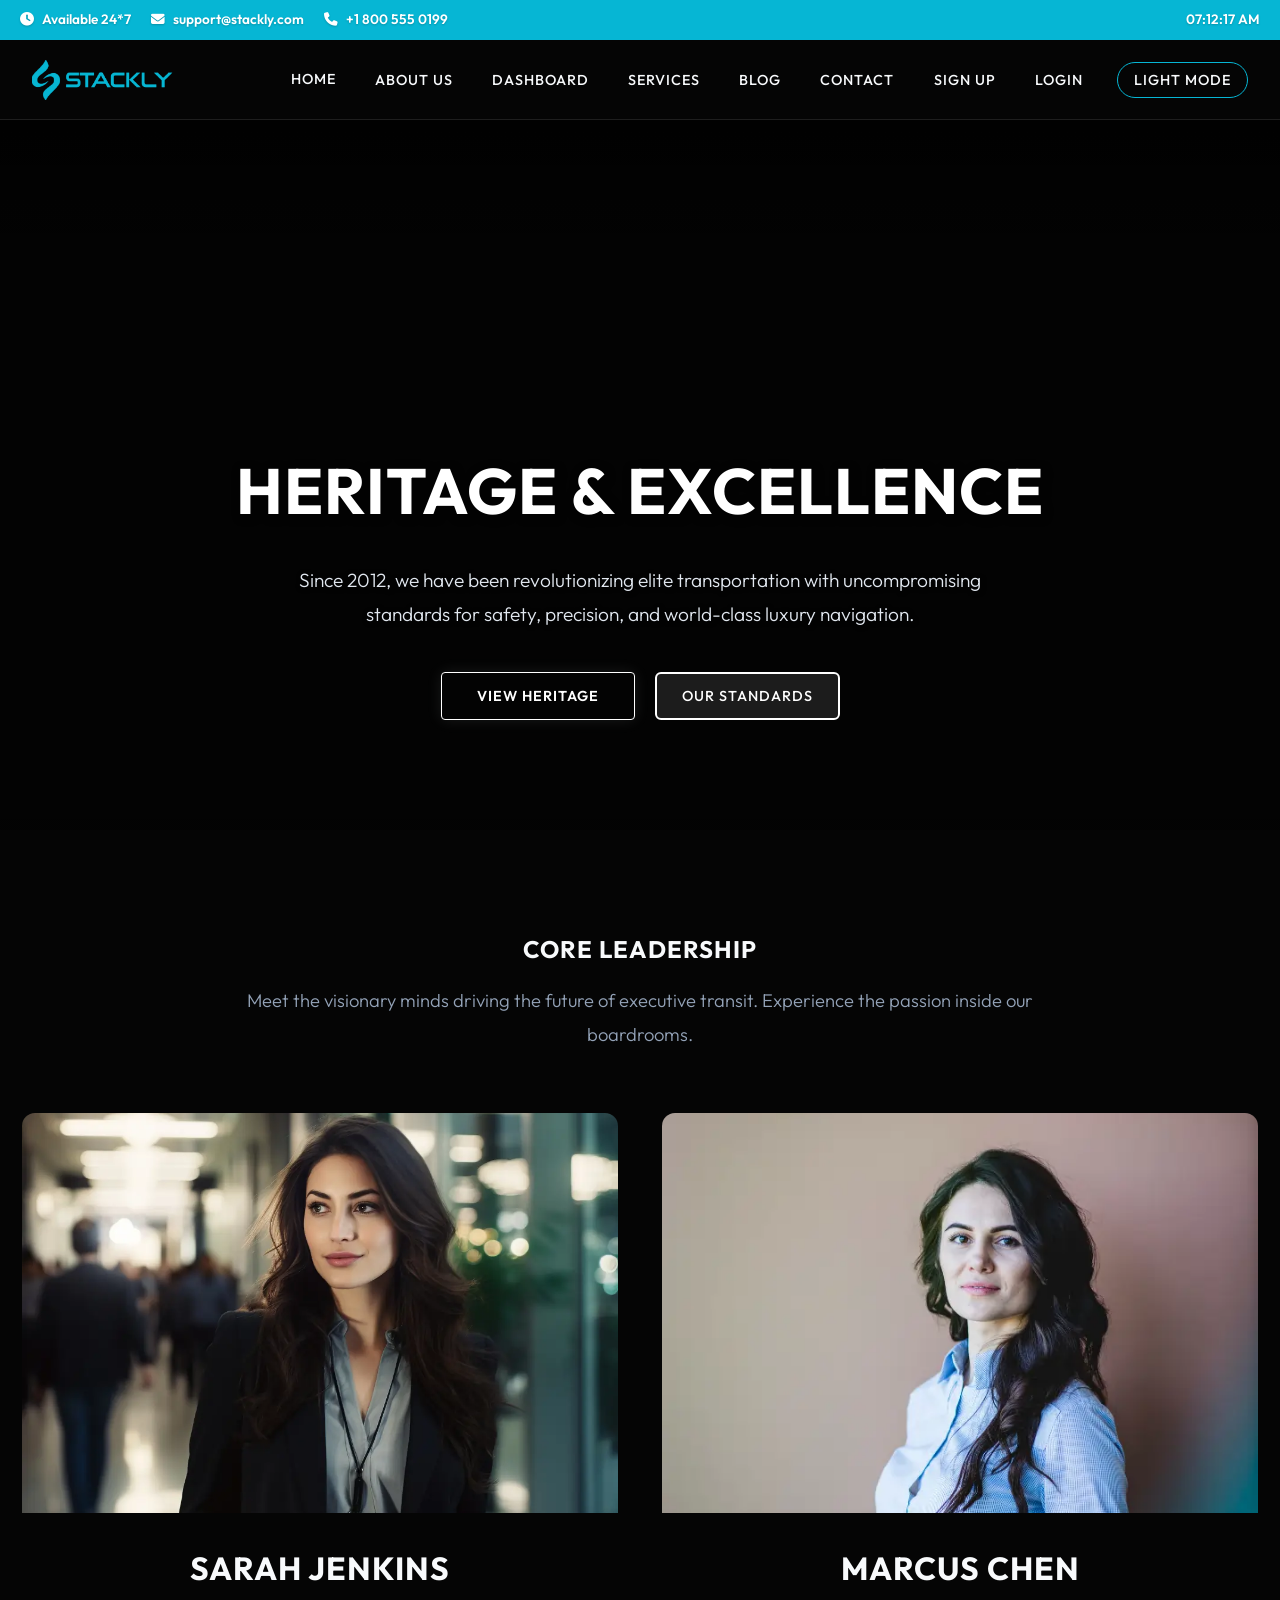
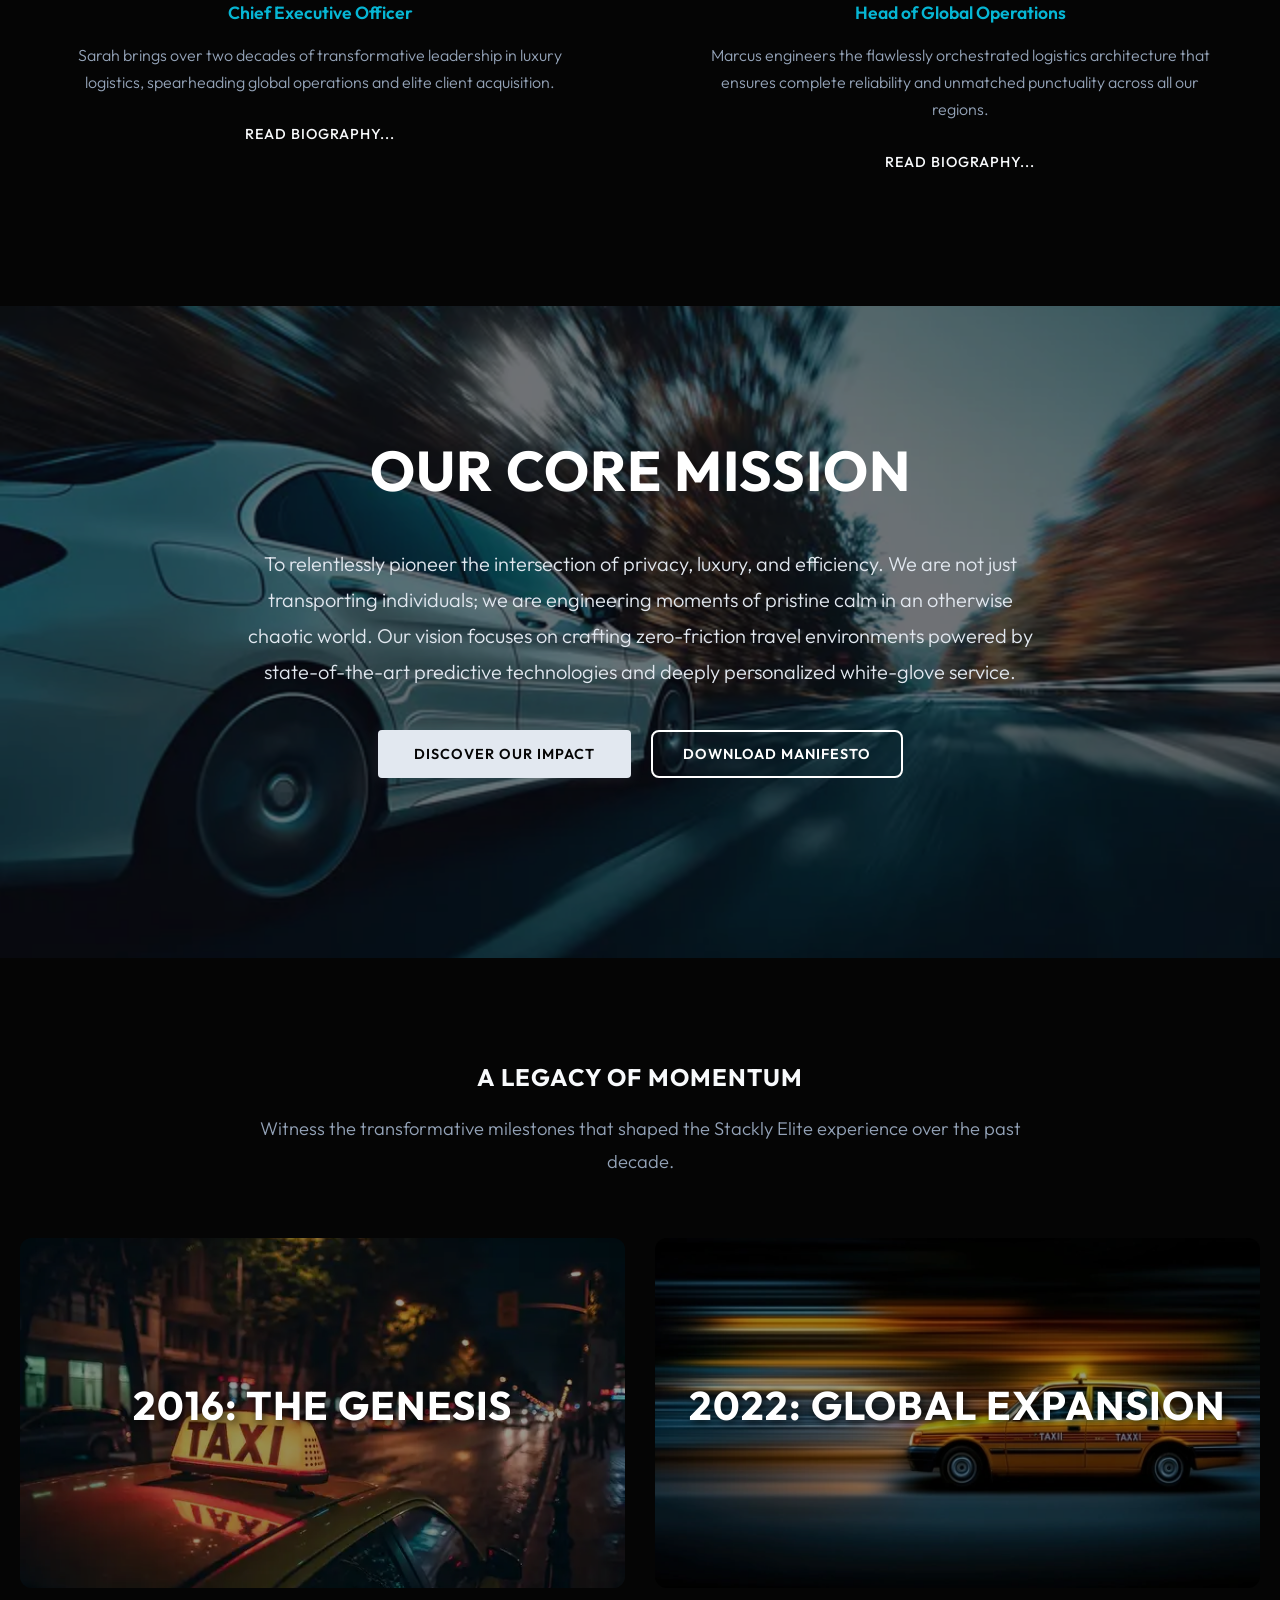
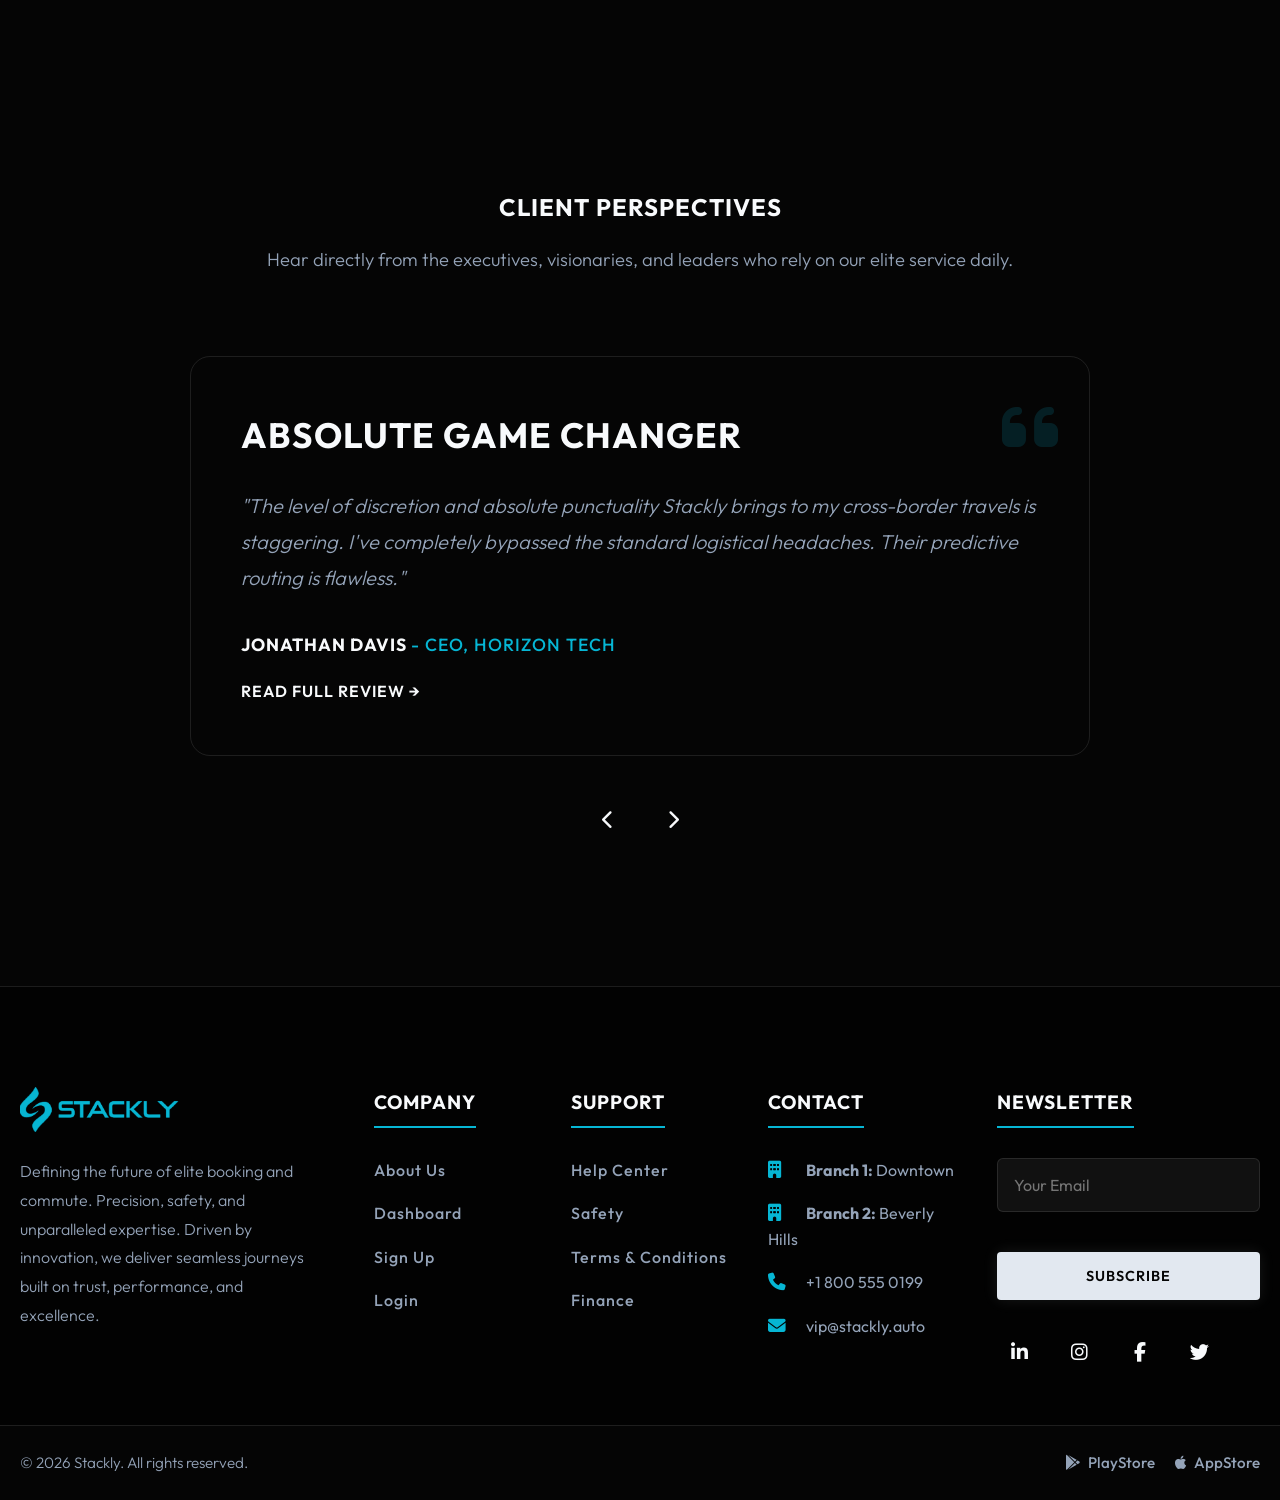
==== commit 33f4a2fe: "Admin Dashboard path changes" ====
--- a/pages/about.html
+++ b/pages/about.html
@@ -77,7 +77,7 @@
                     </ul>
                 </li>
                 <li><a href="about.html" class="active-nav">About Us</a></li>
-                <li><a href="dashboard.html">DashBoard</a></li>
+                <li><a href="AdminDashboard.html">DashBoard</a></li>
                 <li><a href="services.html">Services</a></li>
                 <li><a href="blog.html">Blog</a></li>
                 <li><a href="contact.html">Contact</a></li>
